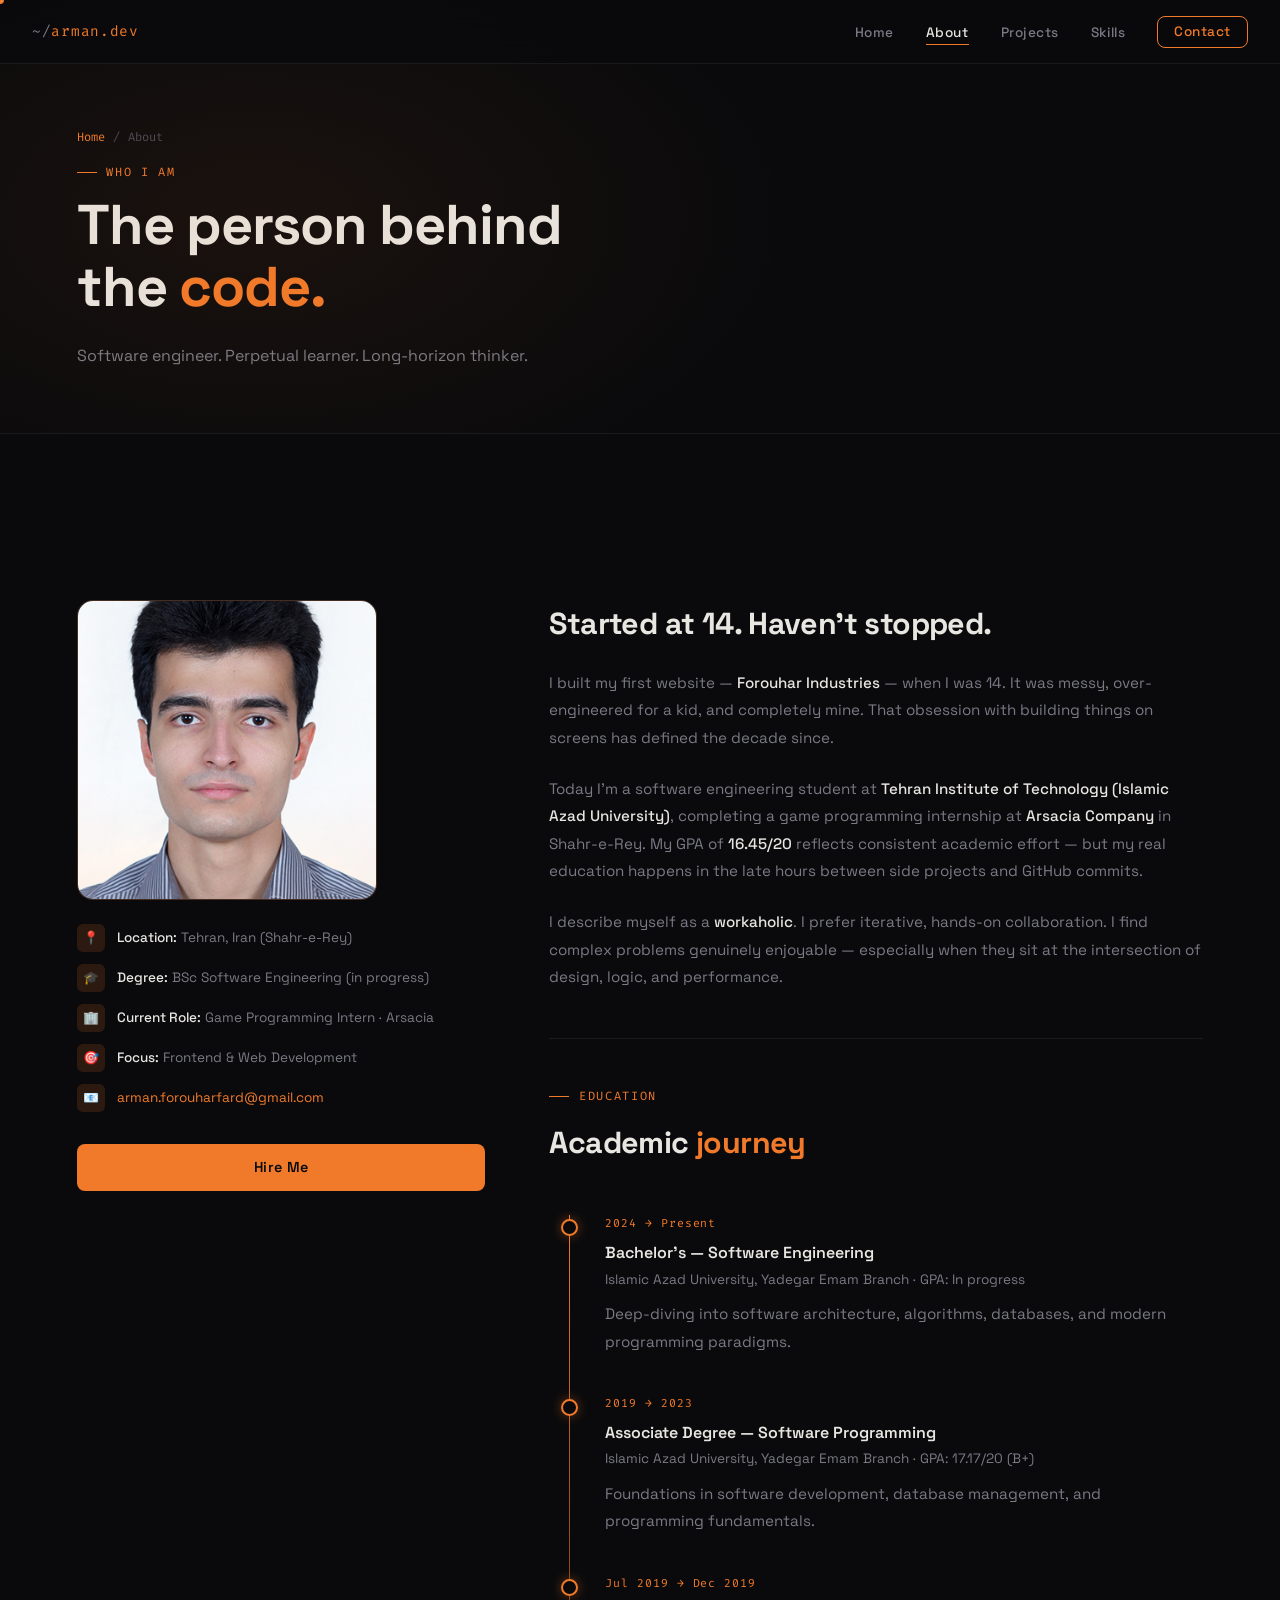
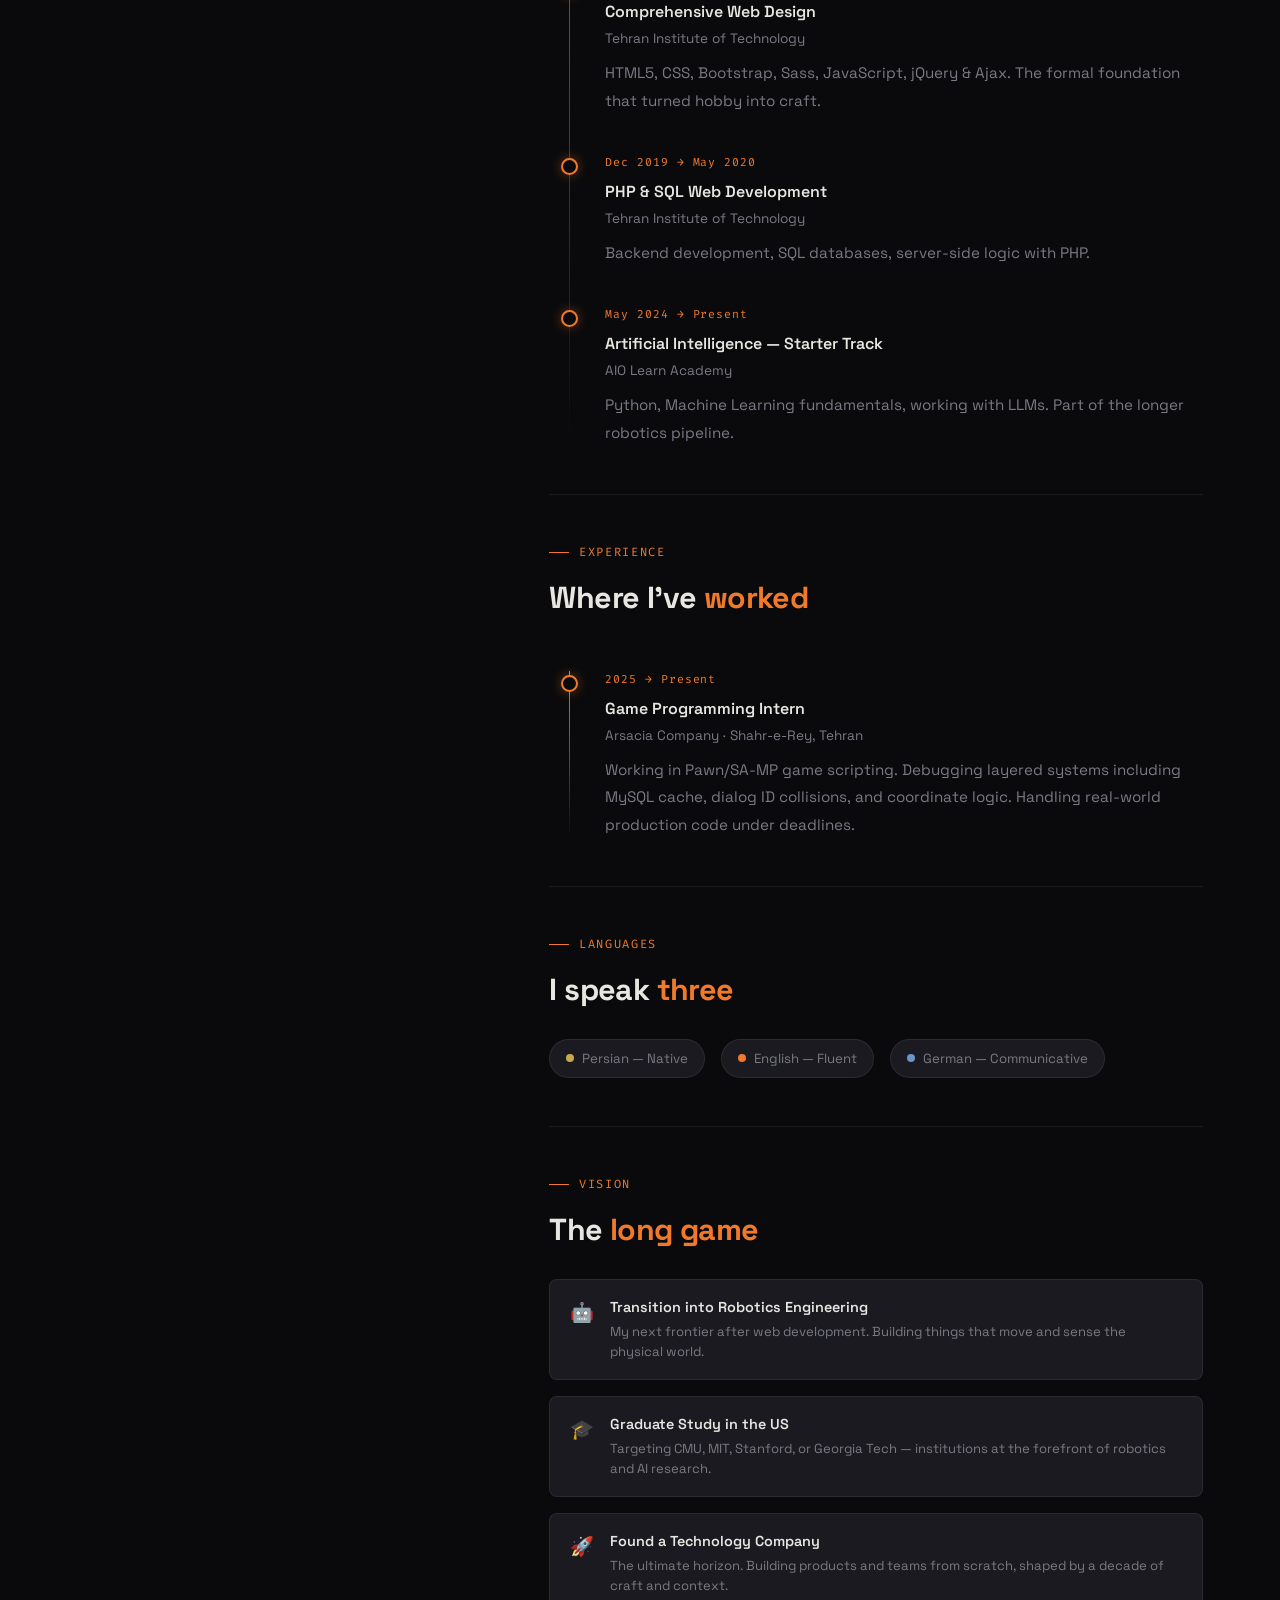
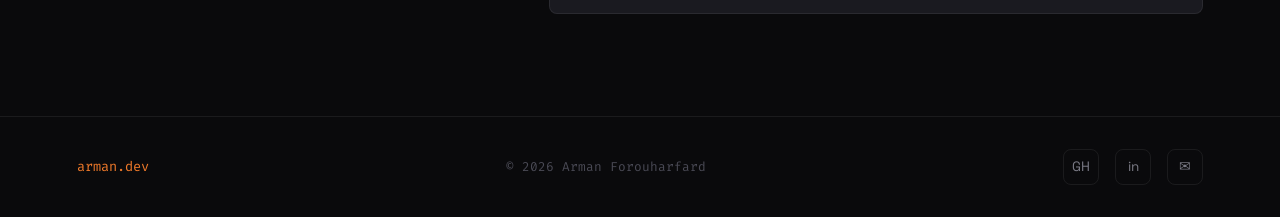
==== pages/about.html @ d4fea65a "first commit" ====
<!--👤-->
<!DOCTYPE html>
<html lang="en">
<head>
  <meta charset="UTF-8" />
  <meta name="viewport" content="width=device-width, initial-scale=1.0" />
  <title>About — Arman Forouharfard</title>
  <link rel="stylesheet" href="../css/main.css" />
  <style>
    .about-layout {
      display: grid;
      grid-template-columns: 1fr 1.6fr;
      gap: 4rem;
      align-items: start;
      margin-top: 4rem;
    }
    .about-sidebar { position: sticky; top: 90px; }
    .about-avatar {
      width: 100%;
      aspect-ratio: 1;
      max-width: 300px;
      border-radius: 16px;
      background: var(--surface);
      border: 1px solid rgba(240,122,42,0.2);
      display: flex;
      align-items: center;
      justify-content: center;
      font-size: 6rem;
      margin-bottom: 1.5rem;
      position: relative;
      overflow: hidden;
    }
    .about-avatar::after {
      content: '';
      position: absolute;
      bottom: 0; left: 0; right: 0;
      height: 40%;
      background: linear-gradient(to top, rgba(240,122,42,0.1), transparent);
    }
    .about-quick-info { display: flex; flex-direction: column; gap: 0.75rem; }
    .about-info-row {
      display: flex;
      align-items: center;
      gap: 0.75rem;
      font-size: 0.85rem;
      color: var(--text-muted);
    }
    .about-info-row strong { color: var(--text); font-weight: 500; }
    .about-info-icon {
      width: 28px; height: 28px;
      background: var(--orange-glow);
      border-radius: 6px;
      display: flex;
      align-items: center;
      justify-content: center;
      font-size: 0.8rem;
      flex-shrink: 0;
    }
    .about-content h2 {
      font-size: clamp(1.4rem, 2.5vw, 1.9rem);
      font-weight: 700;
      letter-spacing: -0.02em;
      margin-bottom: 1.25rem;
      color: var(--text);
    }
    .about-content h2 em { color: var(--orange); font-style: normal; }
    .about-content p {
      color: var(--text-muted);
      line-height: 1.8;
      font-size: 0.95rem;
      margin-bottom: 1.5rem;
    }
    .about-content p strong { color: var(--text); font-weight: 500; }
    .about-section-gap { margin-top: 3rem; padding-top: 3rem; border-top: 1px solid var(--border); }
    .lang-row {
      display: flex;
      gap: 1rem;
      flex-wrap: wrap;
      margin-top: 1.5rem;
    }
    .lang-chip {
      display: flex;
      align-items: center;
      gap: 0.5rem;
      padding: 0.5rem 1rem;
      border-radius: 999px;
      border: 1px solid var(--border);
      background: var(--surface);
      font-size: 0.83rem;
      color: var(--text-muted);
    }
    .lang-chip .lang-dot { width: 8px; height: 8px; border-radius: 50%; }
    .goals-list { display: flex; flex-direction: column; gap: 1rem; margin-top: 1.5rem; }
    .goal-item {
      display: flex;
      gap: 1rem;
      align-items: flex-start;
      padding: 1rem 1.25rem;
      background: var(--surface);
      border: 1px solid var(--border);
      border-radius: var(--radius);
    }
    .goal-icon { font-size: 1.2rem; flex-shrink: 0; margin-top: 2px; }
    .goal-item h4 { font-size: 0.9rem; font-weight: 600; margin-bottom: 0.2rem; }
    .goal-item p { font-size: 0.82rem; color: var(--text-muted); line-height: 1.55; margin: 0; }
    @media (max-width: 850px) {
      .about-layout { grid-template-columns: 1fr; }
      .about-sidebar { position: static; }
      .about-avatar { max-width: 200px; }
    }
  </style>
</head>
<body>
<div class="cursor-dot"></div>

<nav class="nav">
  <a class="nav-logo" href="../index.html"><span>~/</span>arman.dev</a>
  <ul class="nav-links">
    <li><a href="../index.html">Home</a></li>
    <li><a href="about.html">About</a></li>
    <li><a href="projects.html">Projects</a></li>
    <li><a href="skills.html">Skills</a></li>
    <li><a href="contact.html" class="nav-cta">Contact</a></li>
  </ul>
  <div class="nav-burger"><span></span><span></span><span></span></div>
</nav>
<nav class="nav-mobile">
  <a href="../index.html">Home</a>
  <a href="about.html">About</a>
  <a href="projects.html">Projects</a>
  <a href="skills.html">Skills</a>
  <a href="contact.html">Contact</a>
</nav>

<!-- PAGE HERO -->
<div class="page-hero">
  <div class="page-hero-bg"></div>
  <div class="breadcrumb"><a href="../index.html">Home</a> <span>/</span> About</div>
  <div class="section-label">Who I Am</div>
  <h1 class="section-title" style="font-size:clamp(2.2rem,5vw,3.5rem);">The person behind<br/> the <em>code.</em></h1>
  <p class="section-desc">Software engineer. Perpetual learner. Long-horizon thinker.</p>
</div>

<section class="section">
  <div class="about-layout">

    <!-- SIDEBAR -->
    <aside class="about-sidebar fade-up">
      <div class="about-avatar">
       <img src="../images/Owner/A.forouhar.jpg" alt="Arman Forouharfard" class="avatar-img" />
      </div>
      <div class="about-quick-info">
        <div class="about-info-row">
          <div class="about-info-icon">📍</div>
          <div><strong>Location:</strong> Tehran, Iran (Shahr-e-Rey)</div>
        </div>
        <div class="about-info-row">
          <div class="about-info-icon">🎓</div>
          <div><strong>Degree:</strong> BSc Software Engineering (in progress)</div>
        </div>
        <div class="about-info-row">
          <div class="about-info-icon">🏢</div>
          <div><strong>Current Role:</strong> Game Programming Intern · Arsacia</div>
        </div>
        <div class="about-info-row">
          <div class="about-info-icon">🎯</div>
          <div><strong>Focus:</strong> Frontend & Web Development</div>
        </div>
        <div class="about-info-row">
          <div class="about-info-icon">📧</div>
          <div><a href="mailto:arman.forouharfard@gmail.com" style="color:var(--orange)">arman.forouharfard@gmail.com</a></div>
        </div>
        <div style="margin-top:1.25rem;">
          <a href="contact.html" class="btn btn-primary" style="width:100%;justify-content:center;">Hire Me</a>
        </div>
      </div>
    </aside>

    <!-- MAIN CONTENT -->
    <div class="about-content">

      <div class="fade-up">
        <h2>Started at 14. Haven't stopped.</h2>
        <p>
          I built my first website — <strong>Forouhar Industries</strong> — when I was 14. It was messy, over-engineered for a kid, and completely mine. That obsession with building things on screens has defined the decade since.
        </p>
        <p>
          Today I'm a software engineering student at <strong>Tehran Institute of Technology (Islamic Azad University)</strong>, completing a game programming internship at <strong>Arsacia Company</strong> in Shahr-e-Rey. My GPA of <strong>16.45/20</strong> reflects consistent academic effort — but my real education happens in the late hours between side projects and GitHub commits.
        </p>
        <p>
          I describe myself as a <strong>workaholic</strong>. I prefer iterative, hands-on collaboration. I find complex problems genuinely enjoyable — especially when they sit at the intersection of design, logic, and performance.
        </p>
      </div>

      <!-- EDUCATION TIMELINE -->
      <div class="about-section-gap fade-up">
        <div class="section-label">Education</div>
        <h2>Academic <em>journey</em></h2>
        <div class="timeline">
          <div class="timeline-item">
            <div class="timeline-dot"></div>
            <div class="timeline-date">2024 → Present</div>
            <h3>Bachelor's — Software Engineering</h3>
            <h4>Islamic Azad University, Yadegar Emam Branch · GPA: In progress</h4>
            <p>Deep-diving into software architecture, algorithms, databases, and modern programming paradigms.</p>
          </div>
          <div class="timeline-item">
            <div class="timeline-dot"></div>
            <div class="timeline-date">2019 → 2023</div>
            <h3>Associate Degree — Software Programming</h3>
            <h4>Islamic Azad University, Yadegar Emam Branch · GPA: 17.17/20 (B+)</h4>
            <p>Foundations in software development, database management, and programming fundamentals.</p>
          </div>
          <div class="timeline-item">
            <div class="timeline-dot"></div>
            <div class="timeline-date">Jul 2019 → Dec 2019</div>
            <h3>Comprehensive Web Design</h3>
            <h4>Tehran Institute of Technology</h4>
            <p>HTML5, CSS, Bootstrap, Sass, JavaScript, jQuery & Ajax. The formal foundation that turned hobby into craft.</p>
          </div>
          <div class="timeline-item">
            <div class="timeline-dot"></div>
            <div class="timeline-date">Dec 2019 → May 2020</div>
            <h3>PHP & SQL Web Development</h3>
            <h4>Tehran Institute of Technology</h4>
            <p>Backend development, SQL databases, server-side logic with PHP.</p>
          </div>
          <div class="timeline-item">
            <div class="timeline-dot"></div>
            <div class="timeline-date">May 2024 → Present</div>
            <h3>Artificial Intelligence — Starter Track</h3>
            <h4>AIO Learn Academy</h4>
            <p>Python, Machine Learning fundamentals, working with LLMs. Part of the longer robotics pipeline.</p>
          </div>
        </div>
      </div>

      <!-- EXPERIENCE -->
      <div class="about-section-gap fade-up">
        <div class="section-label">Experience</div>
        <h2>Where I've <em>worked</em></h2>
        <div class="timeline">
          <div class="timeline-item">
            <div class="timeline-dot"></div>
            <div class="timeline-date">2025 → Present</div>
            <h3>Game Programming Intern</h3>
            <h4>Arsacia Company · Shahr-e-Rey, Tehran</h4>
            <p>Working in Pawn/SA-MP game scripting. Debugging layered systems including MySQL cache, dialog ID collisions, and coordinate logic. Handling real-world production code under deadlines.</p>
          </div>
        </div>
      </div>

      <!-- LANGUAGES -->
      <div class="about-section-gap fade-up">
        <div class="section-label">Languages</div>
        <h2>I speak <em>three</em></h2>
        <div class="lang-row">
          <div class="lang-chip"><div class="lang-dot" style="background:#c8a84b"></div> Persian — Native</div>
          <div class="lang-chip"><div class="lang-dot" style="background:var(--orange)"></div> English — Fluent</div>
          <div class="lang-chip"><div class="lang-dot" style="background:#6b94c8"></div> German — Communicative</div>
        </div>
      </div>

      <!-- LONG-TERM GOALS -->
      <div class="about-section-gap fade-up">
        <div class="section-label">Vision</div>
        <h2>The <em>long game</em></h2>
        <div class="goals-list">
          <div class="goal-item">
            <div class="goal-icon">🤖</div>
            <div>
              <h4>Transition into Robotics Engineering</h4>
              <p>My next frontier after web development. Building things that move and sense the physical world.</p>
            </div>
          </div>
          <div class="goal-item">
            <div class="goal-icon">🎓</div>
            <div>
              <h4>Graduate Study in the US</h4>
              <p>Targeting CMU, MIT, Stanford, or Georgia Tech — institutions at the forefront of robotics and AI research.</p>
            </div>
          </div>
          <div class="goal-item">
            <div class="goal-icon">🚀</div>
            <div>
              <h4>Found a Technology Company</h4>
              <p>The ultimate horizon. Building products and teams from scratch, shaped by a decade of craft and context.</p>
            </div>
          </div>
        </div>
      </div>

    </div>
  </div>
</section>

<footer>
  <div class="footer-logo">arman.dev</div>
  <div class="footer-copy">© 2026 Arman Forouharfard</div>
  <div class="footer-social">
    <a href="https://github.com/ArmanForouharfard" target="_blank">GH</a>
    <a href="https://linkedin.com/in/arman-forouharfard-a3a360271" target="_blank">in</a>
    <a href="mailto:arman.forouharfard@gmail.com">✉</a>
  </div>
</footer>

<script src="../js/main.js"></script>
</body>
</html>
---- css/main.css ----
@import url('https://fonts.googleapis.com/css2?family=Space+Grotesk:wght@300;400;500;600;700&family=Fira+Code:wght@300;400;500&display=swap');

/* ─── TOKENS ───────────────────────────────────────────────── */
:root {
  --bg:        #0a0a0c;
  --bg-1:      #0f0f12;
  --bg-2:      #141418;
  --surface:   #1a1a20;
  --border:    rgba(255,255,255,0.07);
  --orange:    #f07a2a;
  --orange-dim:#c4601e;
  --orange-glow: rgba(240,122,42,0.15);
  --text:      #e8e6e1;
  --text-muted:#7a7a85;
  --text-dim:  #4a4a55;
  --white:     #ffffff;
  --code:      'Fira Code', monospace;
  --sans:      'Space Grotesk', sans-serif;
  --radius:    8px;
  --transition: 0.3s cubic-bezier(0.4,0,0.2,1);
}

/* ─── RESET ─────────────────────────────────────────────────── */
*, *::before, *::after { box-sizing: border-box; margin: 0; padding: 0; }
html { scroll-behavior: smooth; font-size: 16px; }
body {
  font-family: var(--sans);
  background: var(--bg);
  color: var(--text);
  line-height: 1.6;
  overflow-x: hidden;
  -webkit-font-smoothing: antialiased;
}
a { color: inherit; text-decoration: none; }
img { display: block; max-width: 100%; }
ul { list-style: none; }

/* ─── NAV ────────────────────────────────────────────────────── */
.nav {
  position: fixed;
  top: 0; left: 0; right: 0;
  z-index: 100;
  padding: 0 2rem;
  height: 64px;
  display: flex;
  align-items: center;
  justify-content: space-between;
  background: rgba(10,10,12,0.85);
  backdrop-filter: blur(16px);
  border-bottom: 1px solid var(--border);
  transition: var(--transition);
}
.nav-logo {
  font-family: var(--code);
  font-size: 0.9rem;
  color: var(--orange);
  letter-spacing: 0.05em;
}
.nav-logo span { color: var(--text-muted); }
.nav-links {
  display: flex;
  gap: 2rem;
  align-items: center;
}
.nav-links a {
  font-size: 0.85rem;
  font-weight: 500;
  color: var(--text-muted);
  letter-spacing: 0.04em;
  transition: color var(--transition);
  position: relative;
}
.nav-links a::after {
  content: '';
  position: absolute;
  bottom: -4px; left: 0; right: 0;
  height: 1px;
  background: var(--orange);
  transform: scaleX(0);
  transform-origin: left;
  transition: transform var(--transition);
}
.nav-links a:hover, .nav-links a.active { color: var(--text); }
.nav-links a:hover::after, .nav-links a.active::after { transform: scaleX(1); }
.nav-cta {
  font-size: 0.8rem;
  font-weight: 600;
  color: var(--orange) !important;
  border: 1px solid var(--orange);
  padding: 0.4rem 1rem;
  border-radius: var(--radius);
  transition: background var(--transition), color var(--transition) !important;
}
.nav-cta::after { display: none !important; }
.nav-cta:hover { background: var(--orange); color: var(--bg) !important; }

/* hamburger */
.nav-burger { display: none; flex-direction: column; gap: 5px; cursor: pointer; padding: 4px; }
.nav-burger span { display: block; width: 22px; height: 2px; background: var(--text); border-radius: 2px; transition: var(--transition); }
.nav-mobile { display: none; }

/* ─── HERO ───────────────────────────────────────────────────── */
.hero {
  min-height: 100vh;
  display: flex;
  align-items: center;
  padding: 0 clamp(1.5rem, 6vw, 6rem);
  padding-top: 64px;
  position: relative;
  overflow: hidden;
}
.hero-grid-bg {
  position: absolute;
  inset: 0;
  background-image:
    linear-gradient(rgba(240,122,42,0.035) 1px, transparent 1px),
    linear-gradient(90deg, rgba(240,122,42,0.035) 1px, transparent 1px);
  background-size: 60px 60px;
  mask-image: radial-gradient(ellipse 80% 80% at 50% 50%, black 30%, transparent 100%);
}
.hero-glow {
  position: absolute;
  width: 600px; height: 600px;
  border-radius: 50%;
  background: radial-gradient(circle, rgba(240,122,42,0.12) 0%, transparent 70%);
  top: 50%; left: 50%;
  transform: translate(-50%, -50%);
  pointer-events: none;
}
.hero-content {
  max-width: 800px;
  position: relative;
  z-index: 1;
}
.hero-eyebrow {
  font-family: var(--code);
  font-size: 0.8rem;
  color: var(--orange);
  letter-spacing: 0.12em;
  text-transform: uppercase;
  margin-bottom: 1.5rem;
  display: flex;
  align-items: center;
  gap: 0.75rem;
}
.hero-eyebrow::before {
  content: '';
  display: block;
  width: 32px; height: 1px;
  background: var(--orange);
}
.hero-name {
  font-size: clamp(3rem, 8vw, 6.5rem);
  font-weight: 700;
  line-height: 0.95;
  letter-spacing: -0.03em;
  margin-bottom: 1.5rem;
}
.hero-name .first { color: var(--text); display: block; }
.hero-name .last { color: var(--orange); display: block; }
.hero-desc {
  font-size: clamp(1rem, 2vw, 1.2rem);
  color: var(--text-muted);
  max-width: 520px;
  line-height: 1.7;
  margin-bottom: 2.5rem;
}
.hero-desc strong { color: var(--text); font-weight: 500; }
.hero-actions { display: flex; gap: 1rem; flex-wrap: wrap; }
.btn {
  display: inline-flex;
  align-items: center;
  gap: 0.5rem;
  padding: 0.75rem 1.75rem;
  border-radius: var(--radius);
  font-size: 0.9rem;
  font-weight: 600;
  cursor: pointer;
  border: none;
  transition: var(--transition);
  letter-spacing: 0.02em;
}
.btn-primary {
  background: var(--orange);
  color: var(--bg);
}
.btn-primary:hover { background: #e06a1a; transform: translateY(-2px); box-shadow: 0 8px 24px rgba(240,122,42,0.3); }
.btn-ghost {
  background: transparent;
  color: var(--text);
  border: 1px solid var(--border);
}
.btn-ghost:hover { border-color: var(--orange); color: var(--orange); transform: translateY(-2px); }
.hero-scroll {
  position: absolute;
  bottom: 2.5rem; left: 50%;
  transform: translateX(-50%);
  display: flex;
  flex-direction: column;
  align-items: center;
  gap: 0.5rem;
  font-family: var(--code);
  font-size: 0.7rem;
  color: var(--text-dim);
  letter-spacing: 0.1em;
  animation: scrollBob 2.5s ease-in-out infinite;
}
.hero-scroll-line {
  width: 1px; height: 48px;
  background: linear-gradient(to bottom, var(--orange), transparent);
}
@keyframes scrollBob {
  0%, 100% { transform: translateX(-50%) translateY(0); }
  50% { transform: translateX(-50%) translateY(8px); }
}

/* ─── SECTION BASE ───────────────────────────────────────────── */
.section {
  padding: clamp(4rem, 8vw, 8rem) clamp(1.5rem, 6vw, 6rem);
  position: relative;
}
.section-label {
  font-family: var(--code);
  font-size: 0.75rem;
  color: var(--orange);
  letter-spacing: 0.14em;
  text-transform: uppercase;
  margin-bottom: 0.75rem;
  display: flex;
  align-items: center;
  gap: 0.6rem;
}
.section-label::before {
  content: '';
  display: block;
  width: 20px; height: 1px;
  background: var(--orange);
}
.section-title {
  font-size: clamp(2rem, 4vw, 3rem);
  font-weight: 700;
  letter-spacing: -0.02em;
  line-height: 1.1;
  color: var(--text);
  margin-bottom: 1.5rem;
}
.section-title em { color: var(--orange); font-style: normal; }
.section-desc {
  font-size: 1rem;
  color: var(--text-muted);
  max-width: 560px;
  line-height: 1.7;
}

/* ─── CARDS ──────────────────────────────────────────────────── */
.card {
  background: var(--surface);
  border: 1px solid var(--border);
  border-radius: 12px;
  padding: 1.75rem;
  transition: var(--transition);
  position: relative;
  overflow: hidden;
}
.card::before {
  content: '';
  position: absolute;
  inset: 0;
  background: linear-gradient(135deg, var(--orange-glow) 0%, transparent 60%);
  opacity: 0;
  transition: opacity var(--transition);
}
.card:hover { border-color: rgba(240,122,42,0.3); transform: translateY(-4px); box-shadow: 0 20px 40px rgba(0,0,0,0.4); }
.card:hover::before { opacity: 1; }

/* ─── SKILLS GRID ────────────────────────────────────────────── */
.skills-grid {
  display: grid;
  grid-template-columns: repeat(auto-fill, minmax(260px, 1fr));
  gap: 1.25rem;
  margin-top: 3rem;
}
.skill-card { padding: 1.5rem; }
.skill-card-icon {
  width: 40px; height: 40px;
  background: var(--orange-glow);
  border: 1px solid rgba(240,122,42,0.2);
  border-radius: 8px;
  display: flex;
  align-items: center;
  justify-content: center;
  margin-bottom: 1rem;
  font-size: 1.1rem;
}
.skill-card h3 { font-size: 0.9rem; font-weight: 600; margin-bottom: 0.75rem; color: var(--text); }
.skill-tags { display: flex; flex-wrap: wrap; gap: 0.4rem; }
.tag {
  font-family: var(--code);
  font-size: 0.7rem;
  padding: 0.25rem 0.6rem;
  background: rgba(255,255,255,0.05);
  border: 1px solid var(--border);
  border-radius: 4px;
  color: var(--text-muted);
}
.tag.active { background: var(--orange-glow); border-color: rgba(240,122,42,0.3); color: var(--orange); }

/* ─── PROJECT GRID ───────────────────────────────────────────── */
.projects-grid {
  display: grid;
  grid-template-columns: repeat(auto-fill, minmax(320px, 1fr));
  gap: 1.5rem;
  margin-top: 3rem;
}
.project-card { display: flex; flex-direction: column; }
.project-header {
  display: flex;
  justify-content: space-between;
  align-items: flex-start;
  margin-bottom: 1rem;
}
.project-icon {
  font-size: 1.5rem;
  width: 48px; height: 48px;
  background: var(--orange-glow);
  border: 1px solid rgba(240,122,42,0.2);
  border-radius: 10px;
  display: flex;
  align-items: center;
  justify-content: center;
}
.project-links { display: flex; gap: 0.5rem; }
.project-link {
  width: 32px; height: 32px;
  display: flex;
  align-items: center;
  justify-content: center;
  border-radius: 6px;
  border: 1px solid var(--border);
  color: var(--text-muted);
  font-size: 0.8rem;
  transition: var(--transition);
}
.project-link:hover { border-color: var(--orange); color: var(--orange); }
.project-card h3 { font-size: 1.05rem; font-weight: 600; margin-bottom: 0.5rem; }
.project-card p { font-size: 0.88rem; color: var(--text-muted); line-height: 1.6; margin-bottom: 1.25rem; flex: 1; }
.project-tech { display: flex; flex-wrap: wrap; gap: 0.4rem; }

/* ─── TIMELINE ───────────────────────────────────────────────── */
.timeline { margin-top: 3rem; position: relative; }
.timeline::before {
  content: '';
  position: absolute;
  left: 20px; top: 0; bottom: 0;
  width: 1px;
  background: linear-gradient(to bottom, var(--orange), transparent);
}
.timeline-item {
  padding-left: 3.5rem;
  position: relative;
  margin-bottom: 2.5rem;
}
.timeline-dot {
  position: absolute;
  left: 12px; top: 4px;
  width: 17px; height: 17px;
  border-radius: 50%;
  background: var(--bg);
  border: 2px solid var(--orange);
  box-shadow: 0 0 12px rgba(240,122,42,0.4);
}
.timeline-date {
  font-family: var(--code);
  font-size: 0.72rem;
  color: var(--orange);
  letter-spacing: 0.08em;
  margin-bottom: 0.4rem;
}
.timeline-item h3 { font-size: 1rem; font-weight: 600; margin-bottom: 0.2rem; }
.timeline-item h4 { font-size: 0.85rem; color: var(--text-muted); font-weight: 400; margin-bottom: 0.6rem; }
.timeline-item p { font-size: 0.87rem; color: var(--text-muted); line-height: 1.65; }

/* ─── CONTACT ────────────────────────────────────────────────── */
.contact-grid {
  display: grid;
  grid-template-columns: 1fr 1fr;
  gap: 3rem;
  margin-top: 3rem;
  align-items: start;
}
.contact-info { display: flex; flex-direction: column; gap: 1.25rem; }
.contact-item {
  display: flex;
  align-items: center;
  gap: 1rem;
  padding: 1rem 1.25rem;
  border-radius: var(--radius);
  border: 1px solid var(--border);
  background: var(--surface);
  transition: var(--transition);
}
.contact-item:hover { border-color: rgba(240,122,42,0.3); }
.contact-item-icon {
  width: 36px; height: 36px;
  background: var(--orange-glow);
  border-radius: 8px;
  display: flex;
  align-items: center;
  justify-content: center;
  font-size: 1rem;
  flex-shrink: 0;
}
.contact-item-label { font-size: 0.72rem; color: var(--text-dim); font-family: var(--code); letter-spacing: 0.08em; margin-bottom: 0.1rem; }
.contact-item-value { font-size: 0.9rem; color: var(--text); }
.contact-form { display: flex; flex-direction: column; gap: 1rem; }
.form-group { display: flex; flex-direction: column; gap: 0.4rem; }
.form-group label { font-size: 0.78rem; color: var(--text-muted); letter-spacing: 0.04em; }
.form-group input,
.form-group textarea {
  background: var(--surface);
  border: 1px solid var(--border);
  border-radius: var(--radius);
  padding: 0.75rem 1rem;
  color: var(--text);
  font-family: var(--sans);
  font-size: 0.9rem;
  outline: none;
  transition: border-color var(--transition);
  resize: none;
}
.form-group input:focus,
.form-group textarea:focus { border-color: var(--orange); }
.form-group textarea { min-height: 120px; }

/* ─── FOOTER ─────────────────────────────────────────────────── */
footer {
  border-top: 1px solid var(--border);
  padding: 2rem clamp(1.5rem, 6vw, 6rem);
  display: flex;
  justify-content: space-between;
  align-items: center;
  flex-wrap: wrap;
  gap: 1rem;
}
.footer-logo { font-family: var(--code); font-size: 0.85rem; color: var(--orange); }
.footer-copy { font-size: 0.8rem; color: var(--text-dim); font-family: var(--code); }
.footer-social { display: flex; gap: 1rem; }
.footer-social a {
  width: 36px; height: 36px;
  border: 1px solid var(--border);
  border-radius: 8px;
  display: flex;
  align-items: center;
  justify-content: center;
  font-size: 0.85rem;
  color: var(--text-muted);
  transition: var(--transition);
}
.footer-social a:hover { border-color: var(--orange); color: var(--orange); }

/* ─── PAGE HERO (inner pages) ────────────────────────────────── */
.page-hero {
  padding: clamp(5rem, 10vw, 8rem) clamp(1.5rem, 6vw, 6rem) clamp(3rem, 5vw, 4rem);
  position: relative;
  border-bottom: 1px solid var(--border);
}
.page-hero-bg {
  position: absolute;
  inset: 0;
  background: radial-gradient(ellipse 60% 100% at 20% 50%, rgba(240,122,42,0.07) 0%, transparent 70%);
  pointer-events: none;
}
.breadcrumb {
  font-family: var(--code);
  font-size: 0.75rem;
  color: var(--text-dim);
  margin-bottom: 1rem;
  display: flex;
  align-items: center;
  gap: 0.5rem;
}
.breadcrumb a { color: var(--orange); }
.breadcrumb span { color: var(--text-dim); }

/* ─── STAT BAR ───────────────────────────────────────────────── */
.stats-bar {
  display: flex;
  gap: 2.5rem;
  flex-wrap: wrap;
  margin-top: 3rem;
  padding-top: 2.5rem;
  border-top: 1px solid var(--border);
}
.stat { display: flex; flex-direction: column; gap: 0.25rem; }
.stat-number {
  font-size: 2rem;
  font-weight: 700;
  color: var(--orange);
  line-height: 1;
  letter-spacing: -0.02em;
}
.stat-label { font-size: 0.78rem; color: var(--text-muted); font-family: var(--code); letter-spacing: 0.06em; }

/* ─── DIVIDER ─────────────────────────────────────────────────── */
.divider { border: none; border-top: 1px solid var(--border); margin: 0; }

/* ─── ANIMATIONS ─────────────────────────────────────────────── */
.fade-up {
  opacity: 0;
  transform: translateY(24px);
  transition: opacity 0.6s ease, transform 0.6s ease;
}
.fade-up.visible { opacity: 1; transform: none; }
.fade-up:nth-child(2) { transition-delay: 0.1s; }
.fade-up:nth-child(3) { transition-delay: 0.2s; }
.fade-up:nth-child(4) { transition-delay: 0.3s; }
.fade-up:nth-child(5) { transition-delay: 0.4s; }
.fade-up:nth-child(6) { transition-delay: 0.5s; }

/* ─── CURSOR ACCENT ──────────────────────────────────────────── */
.cursor-dot {
  width: 8px; height: 8px;
  background: var(--orange);
  border-radius: 50%;
  position: fixed;
  pointer-events: none;
  z-index: 9999;
  transform: translate(-50%, -50%);
  transition: transform 0.1s ease, opacity 0.3s;
  mix-blend-mode: screen;
}

/* ─── RESPONSIVE ─────────────────────────────────────────────── */
@media (max-width: 900px) {
  .nav-links { display: none; }
  .nav-burger { display: flex; }
  .nav-mobile {
    display: none;
    position: fixed;
    top: 64px; left: 0; right: 0; bottom: 0;
    background: rgba(10,10,12,0.98);
    backdrop-filter: blur(20px);
    flex-direction: column;
    align-items: center;
    justify-content: center;
    gap: 2rem;
    z-index: 99;
  }
  .nav-mobile.open { display: flex; }
  .nav-mobile a { font-size: 1.5rem; font-weight: 600; color: var(--text-muted); }
  .nav-mobile a:hover { color: var(--orange); }
  .contact-grid { grid-template-columns: 1fr; }
  .stats-bar { gap: 1.5rem; }
}
@media (max-width: 600px) {
  .projects-grid { grid-template-columns: 1fr; }
  .skills-grid { grid-template-columns: 1fr 1fr; }
  footer { flex-direction: column; text-align: center; }
  .hero-name { font-size: clamp(2.5rem, 12vw, 4rem); }
}
@media (max-width: 400px) {
  .skills-grid { grid-template-columns: 1fr; }
}
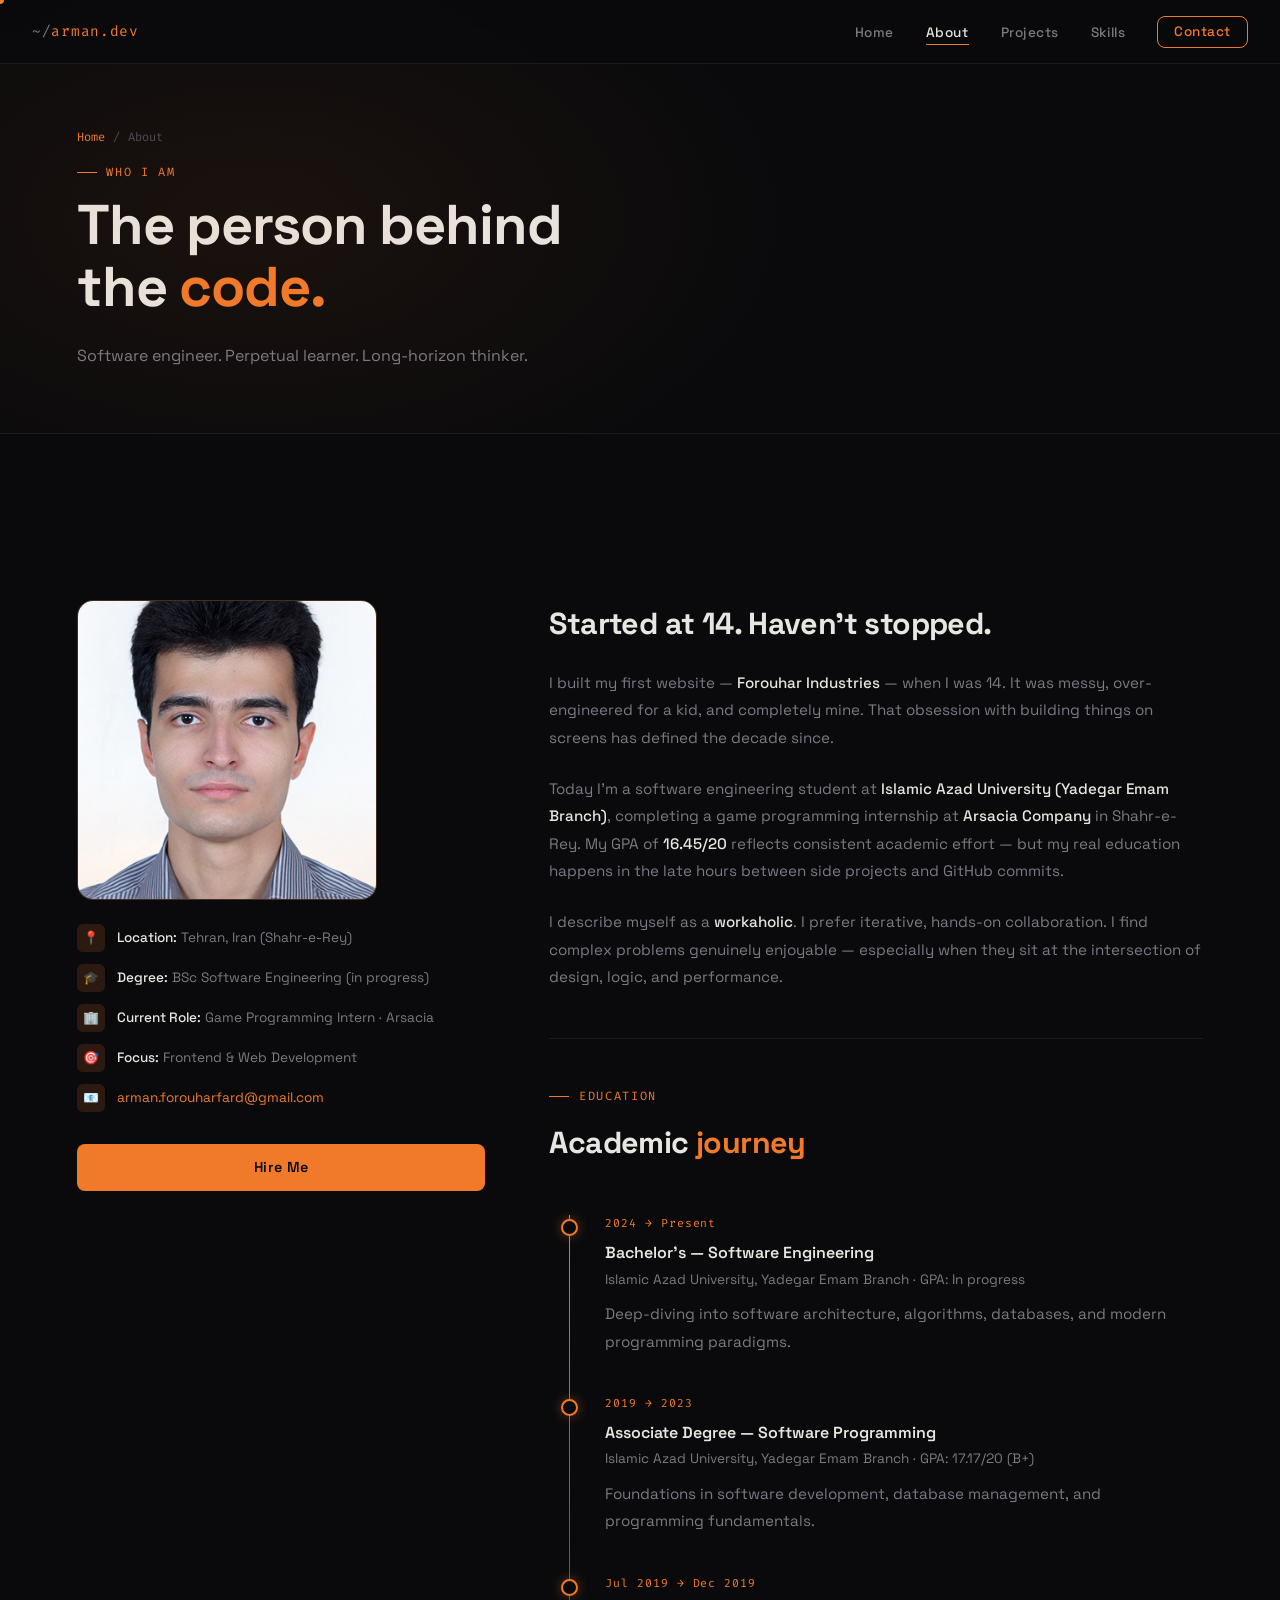
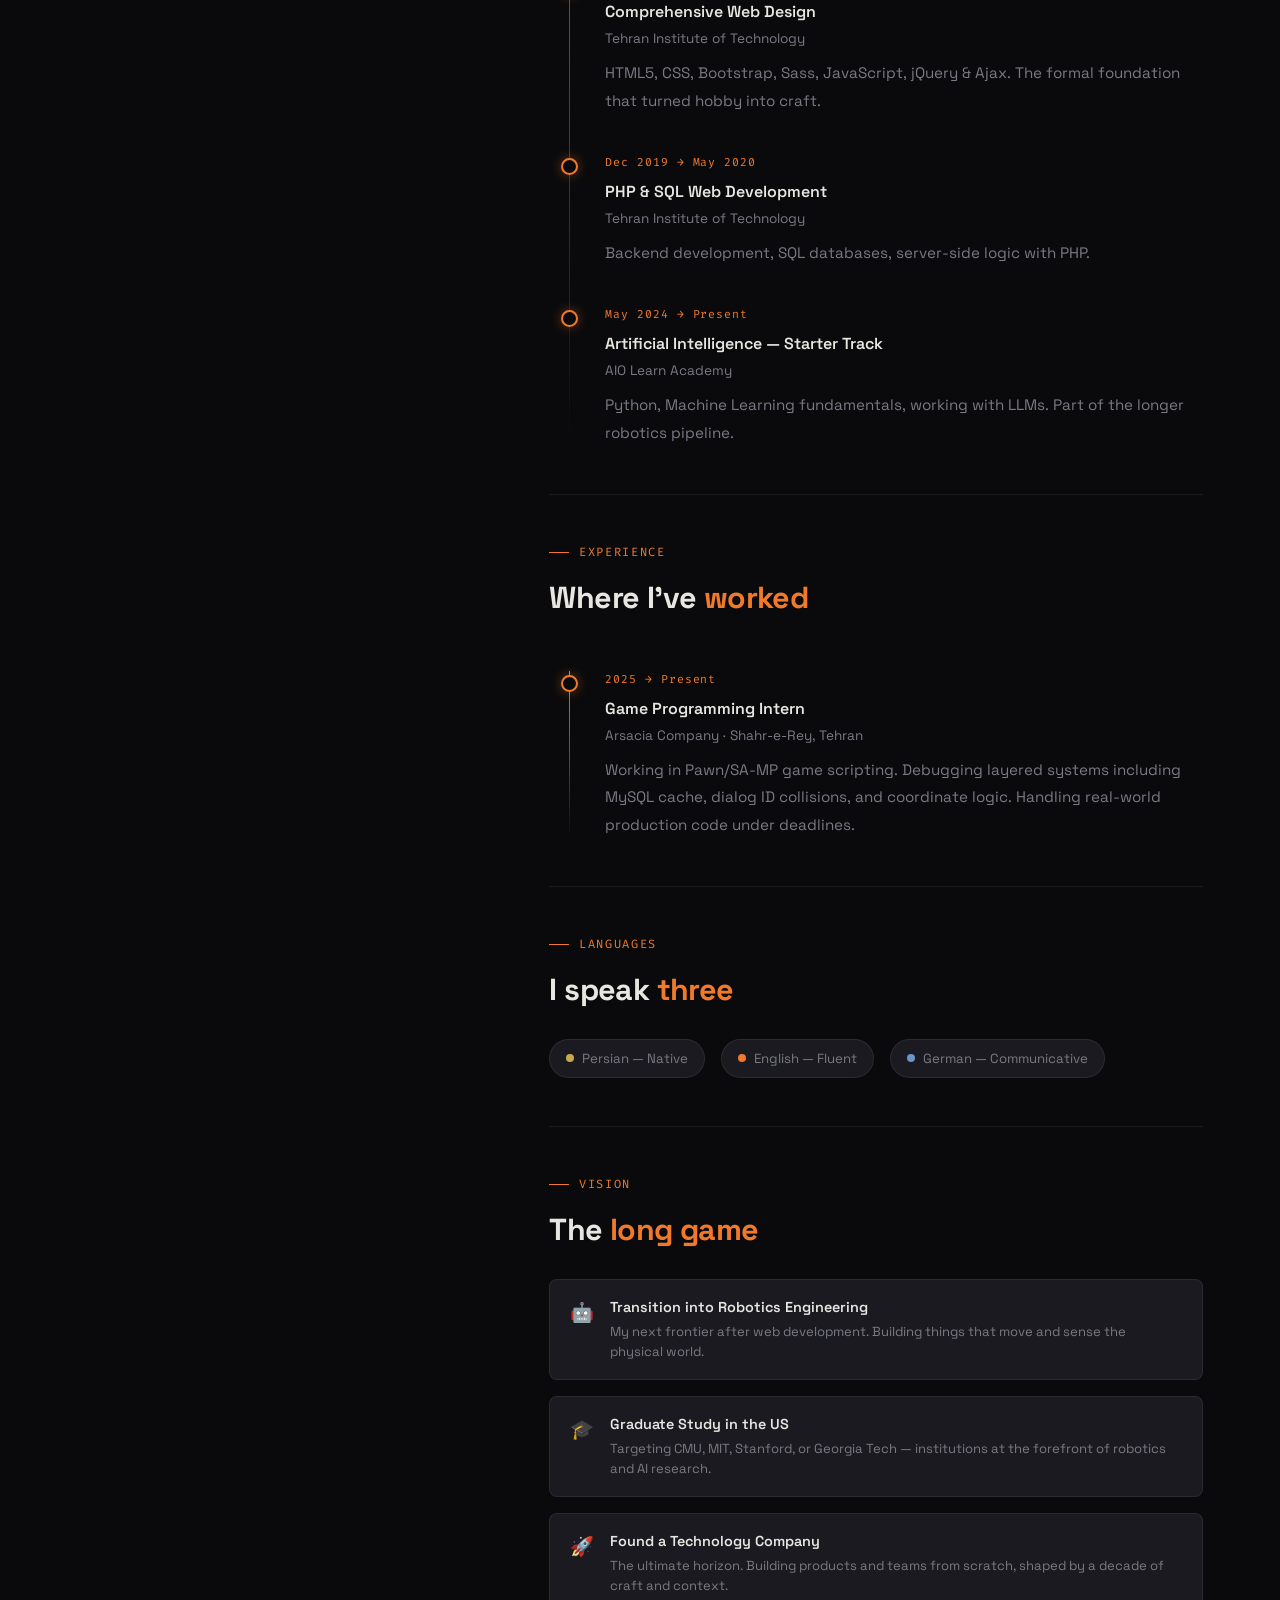
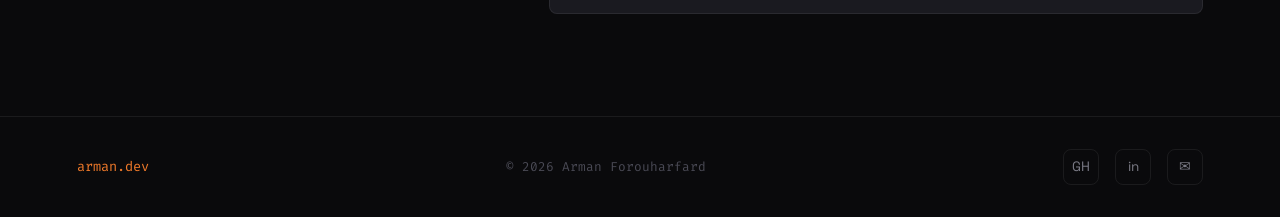
==== commit 10456b0e: "Update about.html about page / history updated" ====
--- a/pages/about.html
+++ b/pages/about.html
@@ -185,7 +185,7 @@
           I built my first website — <strong>Forouhar Industries</strong> — when I was 14. It was messy, over-engineered for a kid, and completely mine. That obsession with building things on screens has defined the decade since.
         </p>
         <p>
-          Today I'm a software engineering student at <strong>Tehran Institute of Technology (Islamic Azad University)</strong>, completing a game programming internship at <strong>Arsacia Company</strong> in Shahr-e-Rey. My GPA of <strong>16.45/20</strong> reflects consistent academic effort — but my real education happens in the late hours between side projects and GitHub commits.
+          Today I'm a software engineering student at <strong>Islamic Azad University (Yadegar Emam Branch)</strong>, completing a game programming internship at <strong>Arsacia Company</strong> in Shahr-e-Rey. My GPA of <strong>16.45/20</strong> reflects consistent academic effort — but my real education happens in the late hours between side projects and GitHub commits.
         </p>
         <p>
           I describe myself as a <strong>workaholic</strong>. I prefer iterative, hands-on collaboration. I find complex problems genuinely enjoyable — especially when they sit at the intersection of design, logic, and performance.
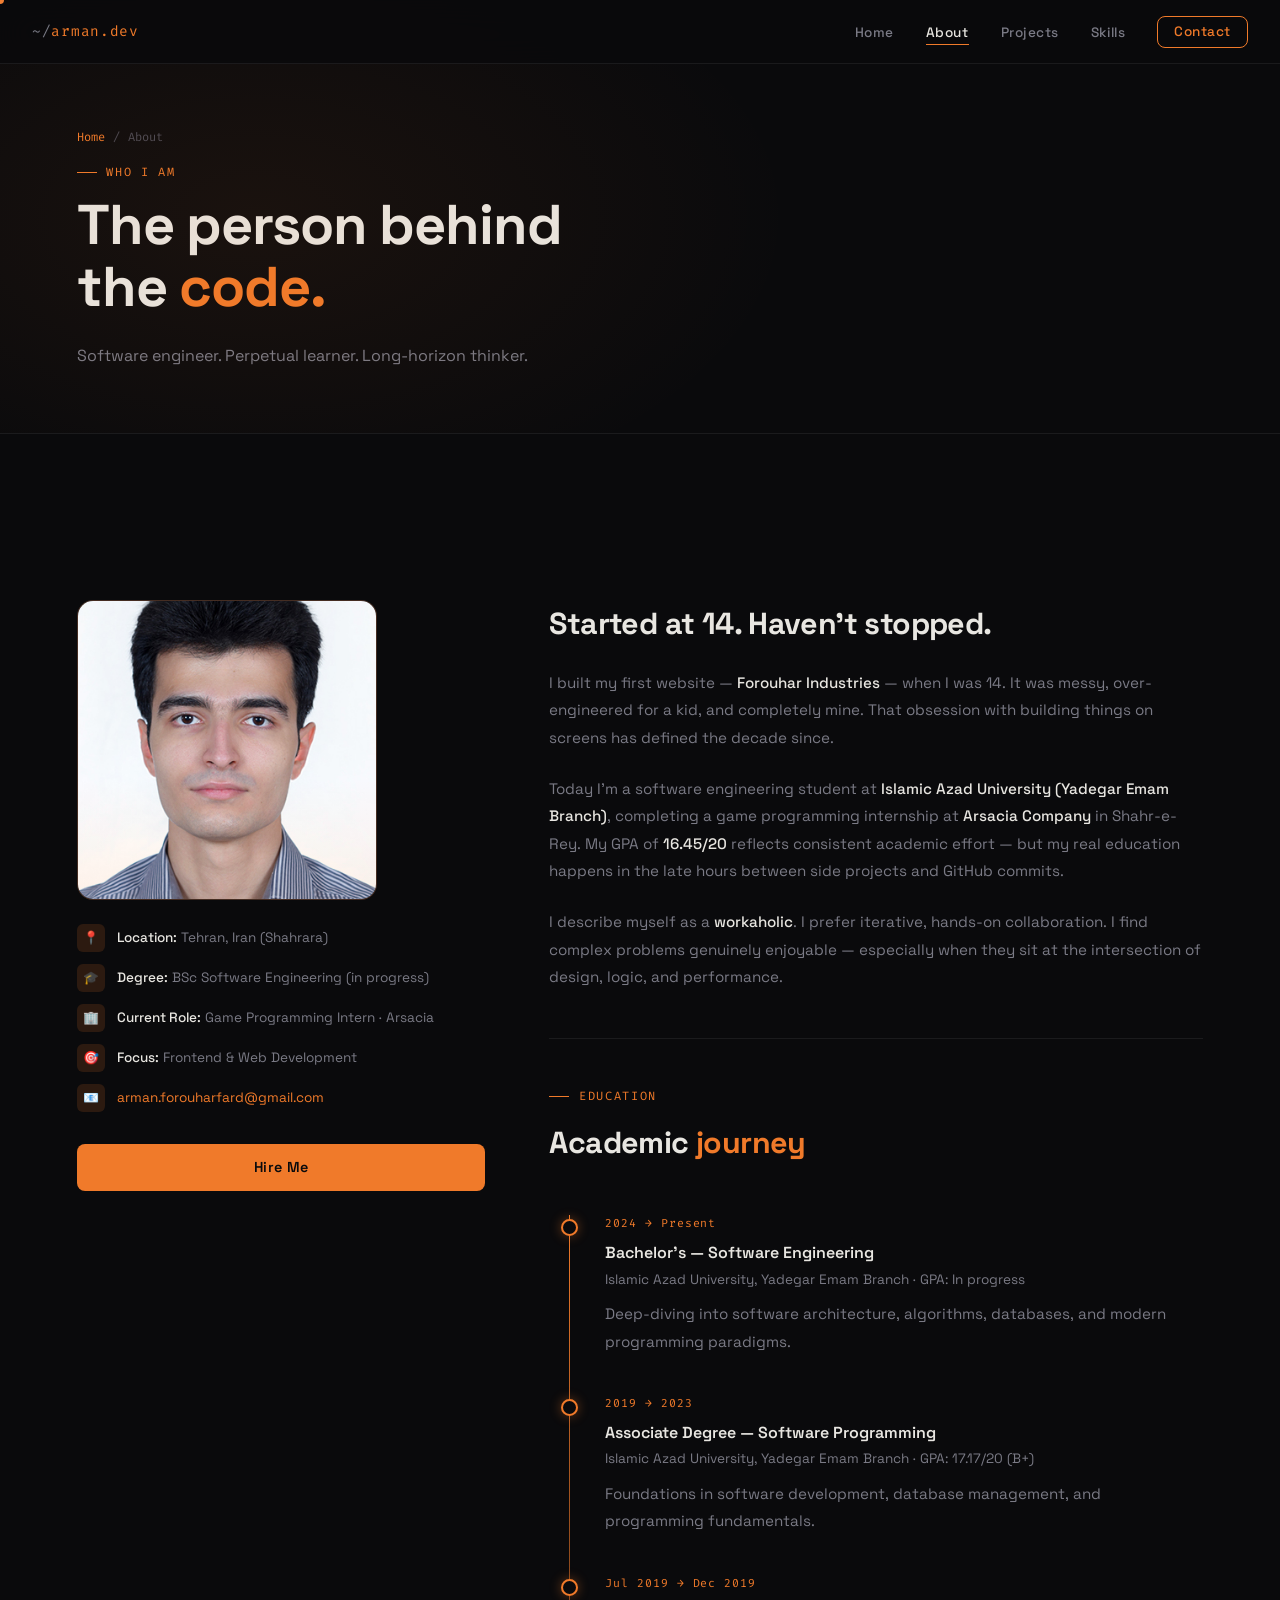
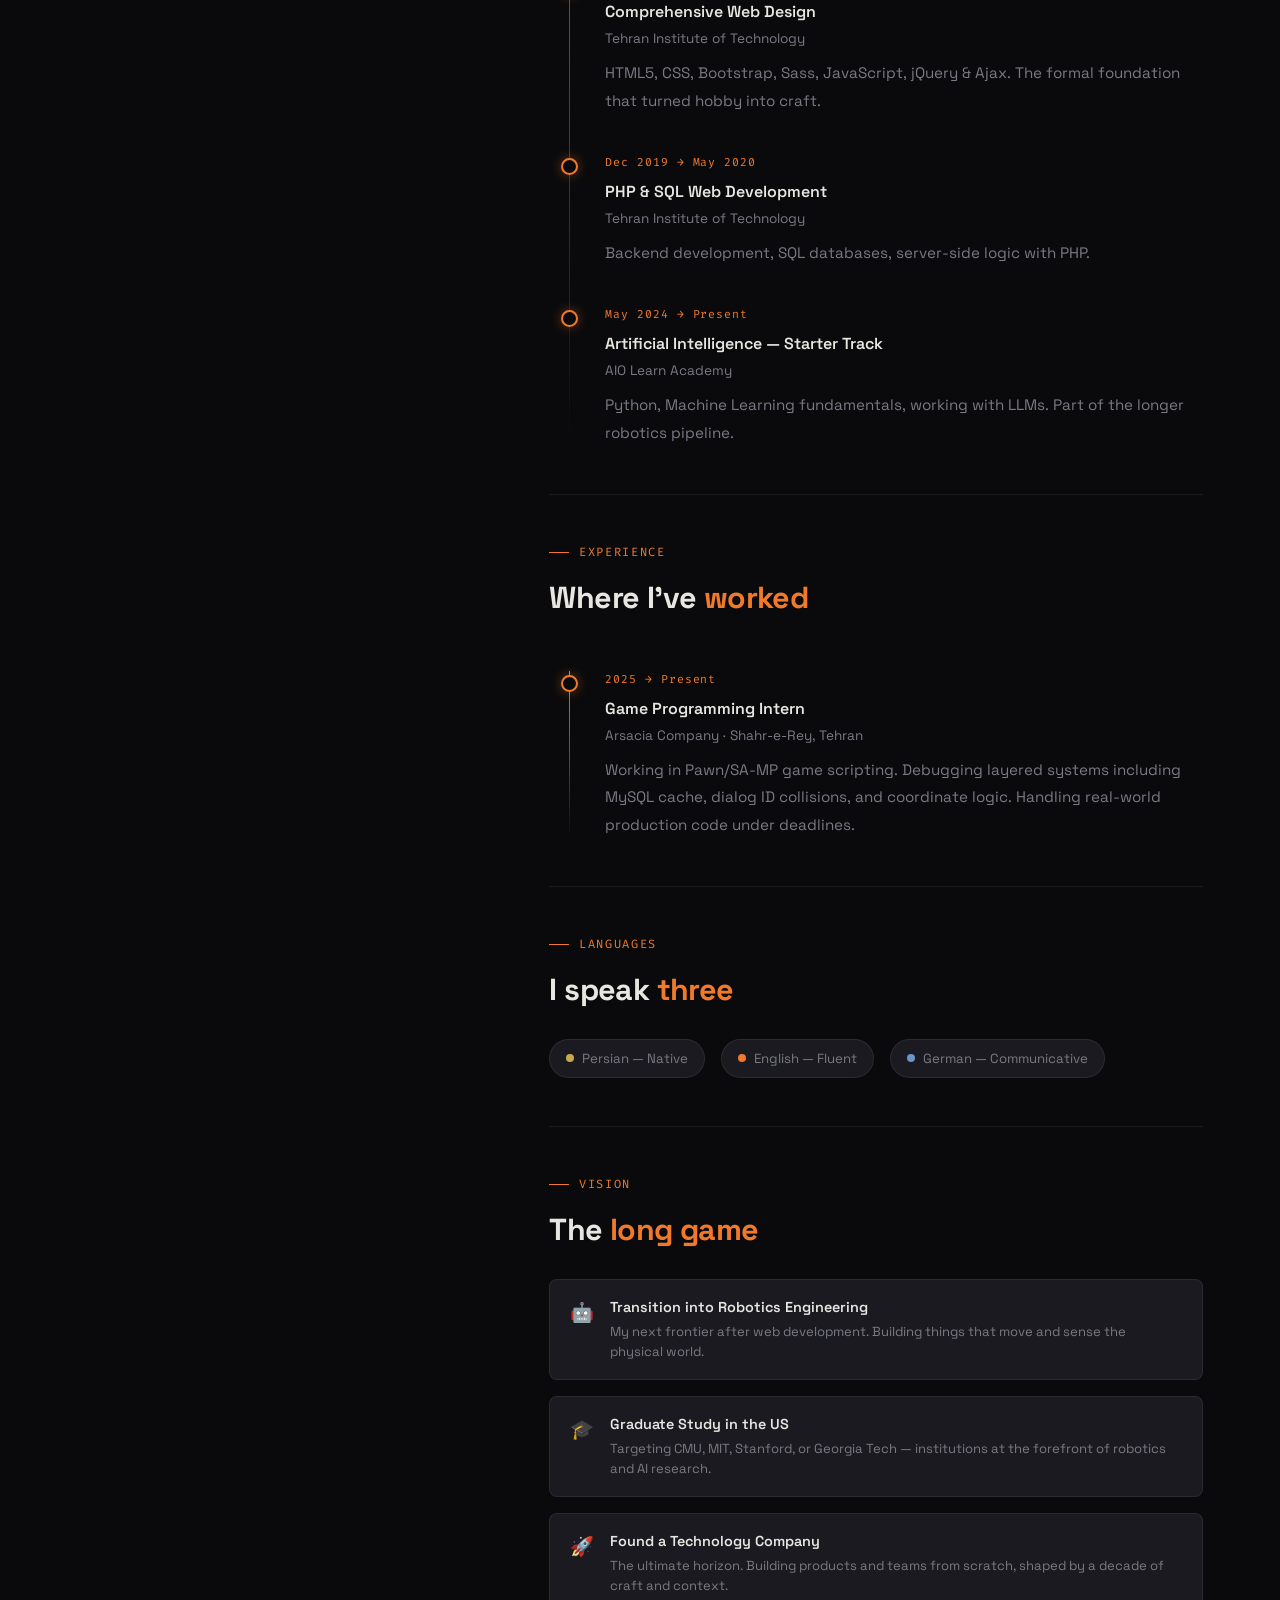
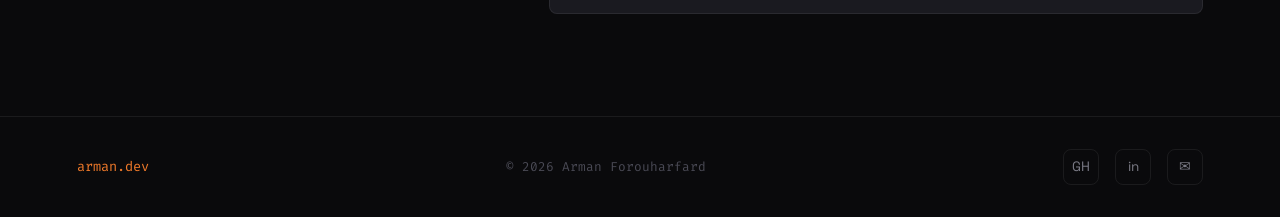
==== commit 5b0bf36e: "Update about.html About Us/ Location Updated" ====
--- a/pages/about.html
+++ b/pages/about.html
@@ -152,7 +152,7 @@
       <div class="about-quick-info">
         <div class="about-info-row">
           <div class="about-info-icon">📍</div>
-          <div><strong>Location:</strong> Tehran, Iran (Shahr-e-Rey)</div>
+          <div><strong>Location:</strong> Tehran, Iran (Shahrara)</div>
         </div>
         <div class="about-info-row">
           <div class="about-info-icon">🎓</div>
--- a/css/main.css
+++ b/css/main.css
@@ -22,7 +22,11 @@
 
 /* ─── RESET ─────────────────────────────────────────────────── */
 *, *::before, *::after { box-sizing: border-box; margin: 0; padding: 0; }
-html { scroll-behavior: smooth; font-size: 16px; }
+html {
+  scrollbar-color: var(--orange) var(--orange-glow);
+  scroll-behavior: smooth; 
+  font-size: 16px;  
+}
 body {
   font-family: var(--sans);
   background: var(--bg);
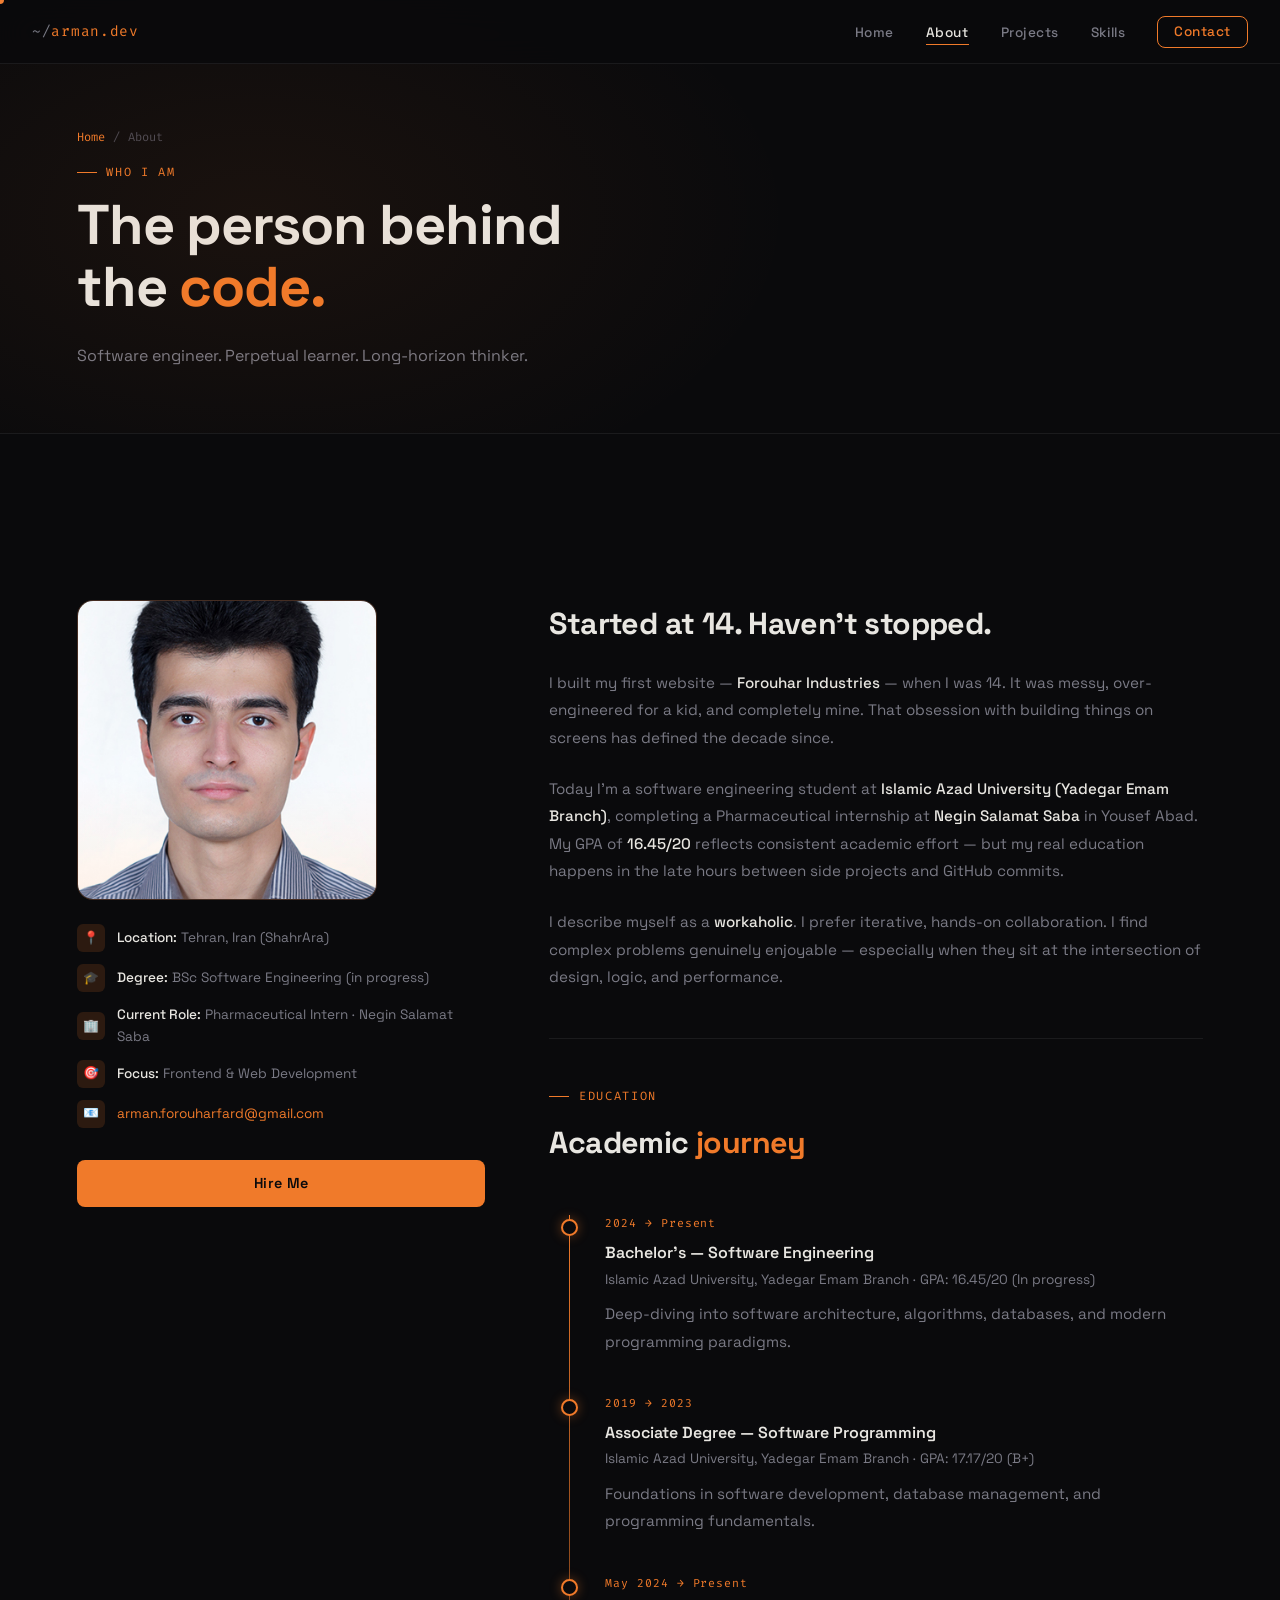
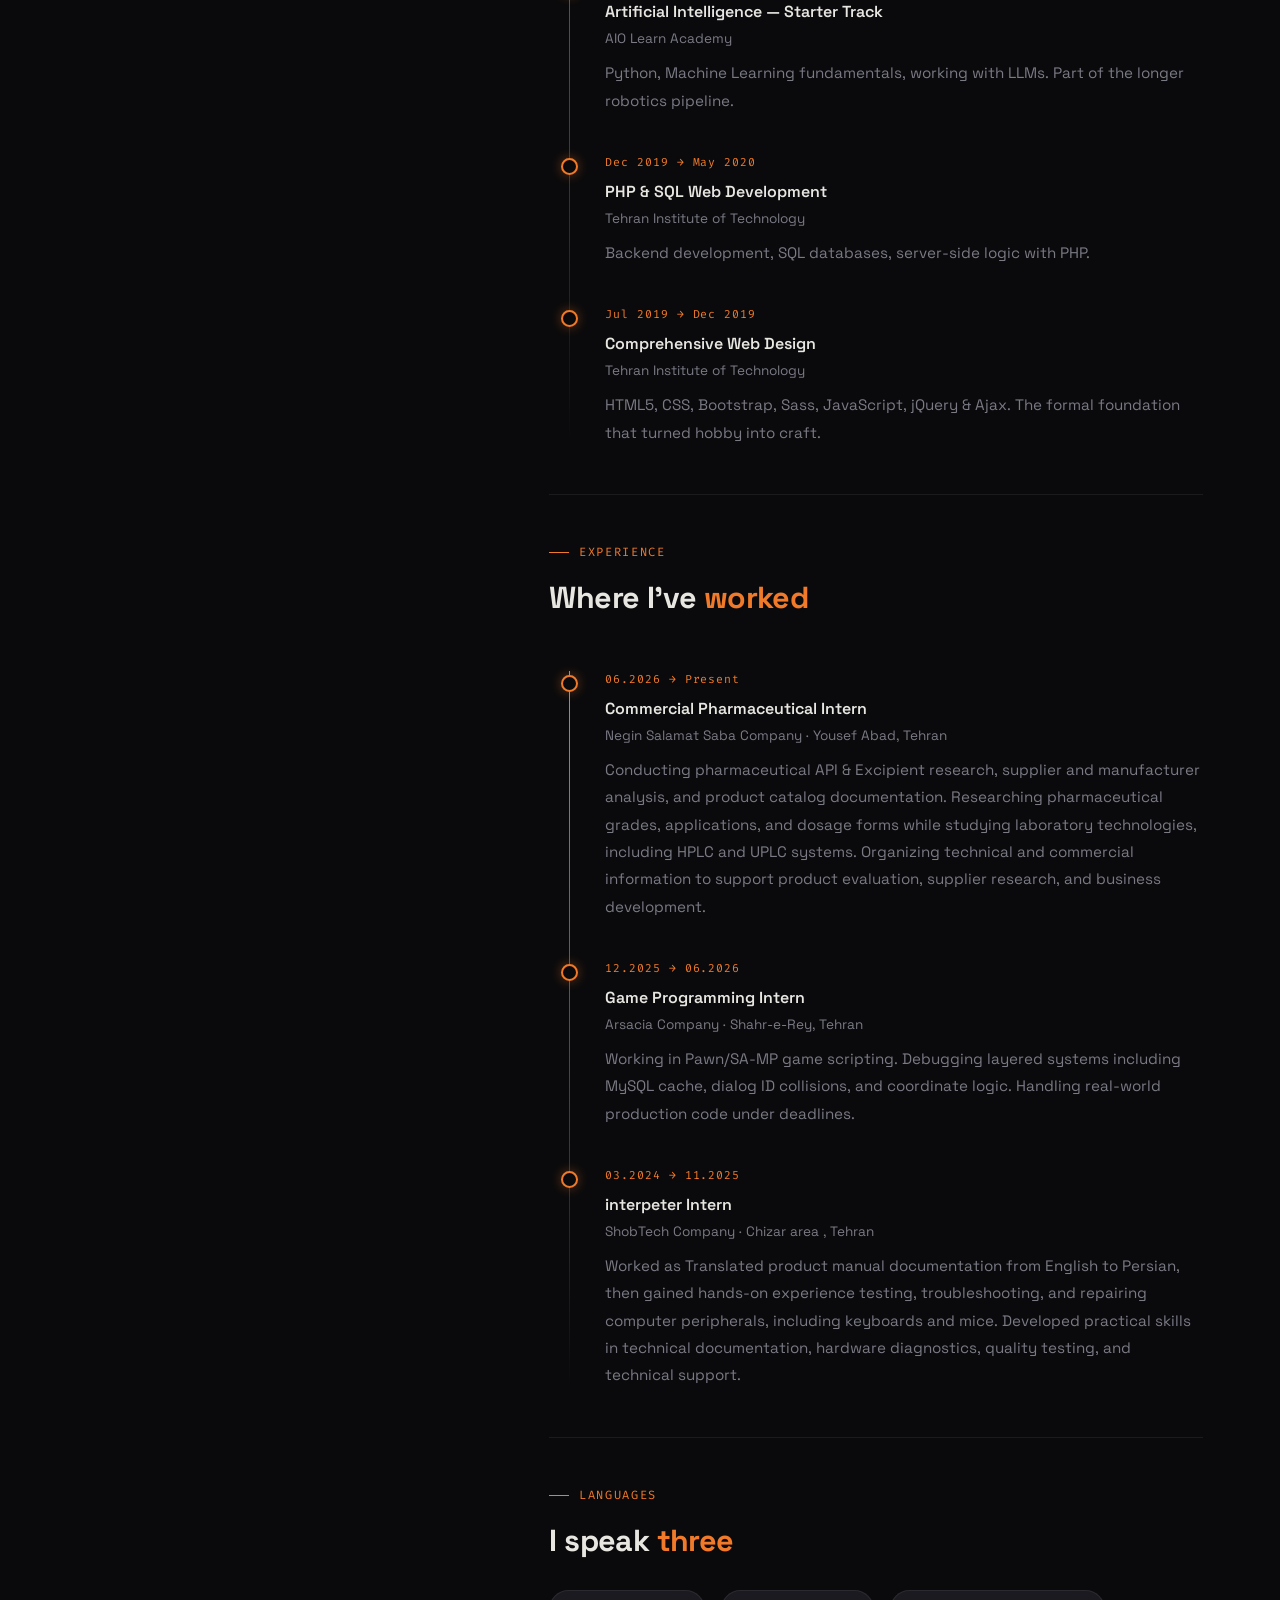
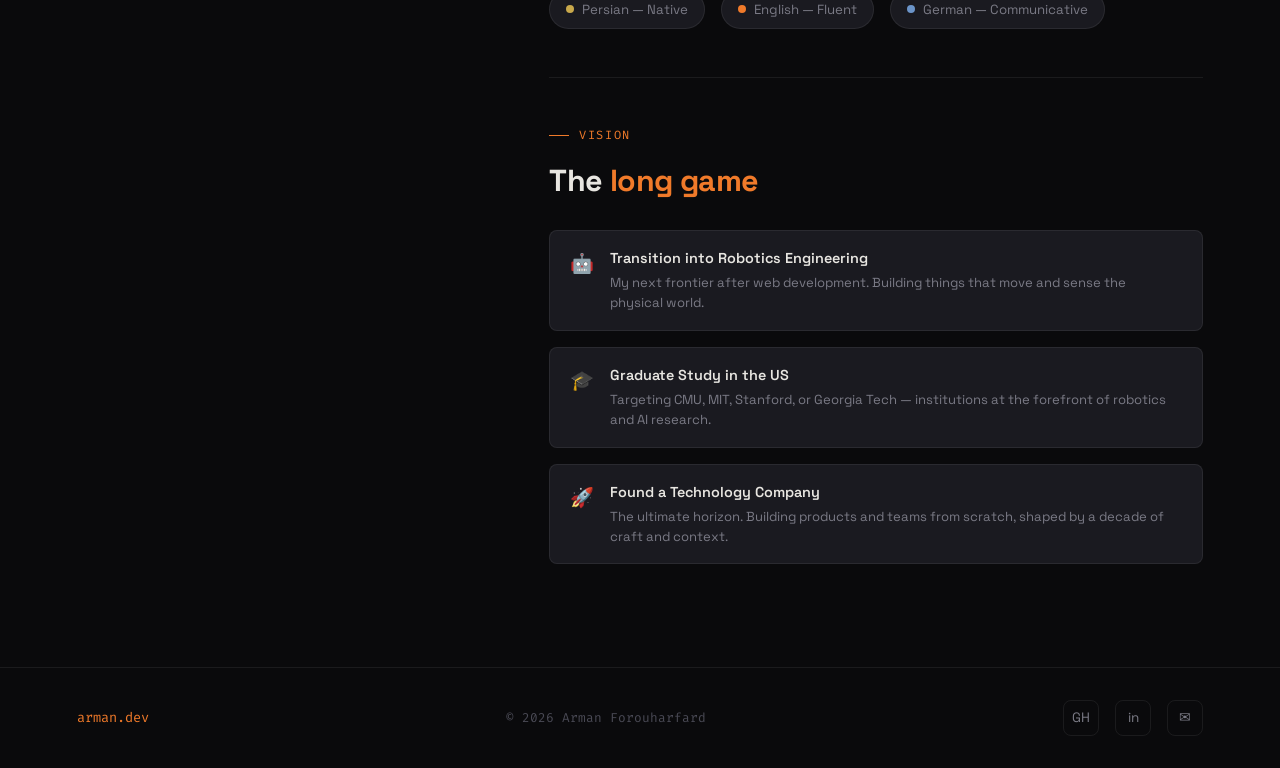
==== commit f57f0600: "Update about.html about page intel updated (Negin Salamat Saba internship information has been added" ====
--- a/pages/about.html
+++ b/pages/about.html
@@ -152,7 +152,7 @@
       <div class="about-quick-info">
         <div class="about-info-row">
           <div class="about-info-icon">📍</div>
-          <div><strong>Location:</strong> Tehran, Iran (Shahrara)</div>
+          <div><strong>Location:</strong> Tehran, Iran (ShahrAra)</div>
         </div>
         <div class="about-info-row">
           <div class="about-info-icon">🎓</div>
@@ -160,7 +160,7 @@
         </div>
         <div class="about-info-row">
           <div class="about-info-icon">🏢</div>
-          <div><strong>Current Role:</strong> Game Programming Intern · Arsacia</div>
+          <div><strong>Current Role:</strong> Pharmaceutical Intern · Negin Salamat Saba</div>
         </div>
         <div class="about-info-row">
           <div class="about-info-icon">🎯</div>
@@ -185,7 +185,7 @@
           I built my first website — <strong>Forouhar Industries</strong> — when I was 14. It was messy, over-engineered for a kid, and completely mine. That obsession with building things on screens has defined the decade since.
         </p>
         <p>
-          Today I'm a software engineering student at <strong>Islamic Azad University (Yadegar Emam Branch)</strong>, completing a game programming internship at <strong>Arsacia Company</strong> in Shahr-e-Rey. My GPA of <strong>16.45/20</strong> reflects consistent academic effort — but my real education happens in the late hours between side projects and GitHub commits.
+          Today I'm a software engineering student at <strong>Islamic Azad University (Yadegar Emam Branch)</strong>, completing a Pharmaceutical internship at <strong>Negin Salamat Saba</strong> in Yousef Abad. My GPA of <strong>16.45/20</strong> reflects consistent academic effort — but my real education happens in the late hours between side projects and GitHub commits.
         </p>
         <p>
           I describe myself as a <strong>workaholic</strong>. I prefer iterative, hands-on collaboration. I find complex problems genuinely enjoyable — especially when they sit at the intersection of design, logic, and performance.
@@ -201,7 +201,7 @@
             <div class="timeline-dot"></div>
             <div class="timeline-date">2024 → Present</div>
             <h3>Bachelor's — Software Engineering</h3>
-            <h4>Islamic Azad University, Yadegar Emam Branch · GPA: In progress</h4>
+            <h4>Islamic Azad University, Yadegar Emam Branch · GPA: 16.45/20 (In progress)</h4>
             <p>Deep-diving into software architecture, algorithms, databases, and modern programming paradigms.</p>
           </div>
           <div class="timeline-item">
@@ -213,24 +213,24 @@
           </div>
           <div class="timeline-item">
             <div class="timeline-dot"></div>
+            <div class="timeline-date">May 2024 → Present</div>
+            <h3>Artificial Intelligence — Starter Track</h3>
+            <h4>AIO Learn Academy</h4>
+            <p>Python, Machine Learning fundamentals, working with LLMs. Part of the longer robotics pipeline.</p>
+          </div>
+          <div class="timeline-item">
+            <div class="timeline-dot"></div>
+            <div class="timeline-date">Dec 2019 → May 2020</div>
+            <h3>PHP & SQL Web Development</h3>
+            <h4>Tehran Institute of Technology</h4>
+            <p>Backend development, SQL databases, server-side logic with PHP.</p>
+          </div>
+          <div class="timeline-item">
+            <div class="timeline-dot"></div>
             <div class="timeline-date">Jul 2019 → Dec 2019</div>
             <h3>Comprehensive Web Design</h3>
             <h4>Tehran Institute of Technology</h4>
             <p>HTML5, CSS, Bootstrap, Sass, JavaScript, jQuery & Ajax. The formal foundation that turned hobby into craft.</p>
-          </div>
-          <div class="timeline-item">
-            <div class="timeline-dot"></div>
-            <div class="timeline-date">Dec 2019 → May 2020</div>
-            <h3>PHP & SQL Web Development</h3>
-            <h4>Tehran Institute of Technology</h4>
-            <p>Backend development, SQL databases, server-side logic with PHP.</p>
-          </div>
-          <div class="timeline-item">
-            <div class="timeline-dot"></div>
-            <div class="timeline-date">May 2024 → Present</div>
-            <h3>Artificial Intelligence — Starter Track</h3>
-            <h4>AIO Learn Academy</h4>
-            <p>Python, Machine Learning fundamentals, working with LLMs. Part of the longer robotics pipeline.</p>
           </div>
         </div>
       </div>
@@ -242,10 +242,28 @@
         <div class="timeline">
           <div class="timeline-item">
             <div class="timeline-dot"></div>
-            <div class="timeline-date">2025 → Present</div>
+            <div class="timeline-date">06.2026 → Present</div>
+            <h3>Commercial Pharmaceutical Intern</h3>
+            <h4>Negin Salamat Saba Company · Yousef Abad, Tehran</h4>
+            <p>Conducting pharmaceutical API & Excipient research, supplier and manufacturer analysis, and product catalog documentation. 
+              Researching pharmaceutical grades, applications, and dosage forms while studying laboratory technologies, 
+              including HPLC and UPLC systems. Organizing technical and commercial information to support product evaluation, supplier research,
+               and business development.</p>          </div>
+          <div class="timeline-item">
+            <div class="timeline-dot"></div>
+            <div class="timeline-date">12.2025 → 06.2026</div>
             <h3>Game Programming Intern</h3>
             <h4>Arsacia Company · Shahr-e-Rey, Tehran</h4>
             <p>Working in Pawn/SA-MP game scripting. Debugging layered systems including MySQL cache, dialog ID collisions, and coordinate logic. Handling real-world production code under deadlines.</p>
+          </div>
+          <div class="timeline-item">
+            <div class="timeline-dot"></div>
+            <div class="timeline-date">03.2024 → 11.2025</div>
+            <h3>interpeter Intern</h3>
+            <h4>ShobTech Company · Chizar area , Tehran</h4>
+            <p>Worked as Translated product manual documentation from English to Persian, then gained hands-on experience testing, 
+              troubleshooting, and repairing computer peripherals, including keyboards and mice. 
+              Developed practical skills in technical documentation, hardware diagnostics, quality testing, and technical support.</p>
           </div>
         </div>
       </div>
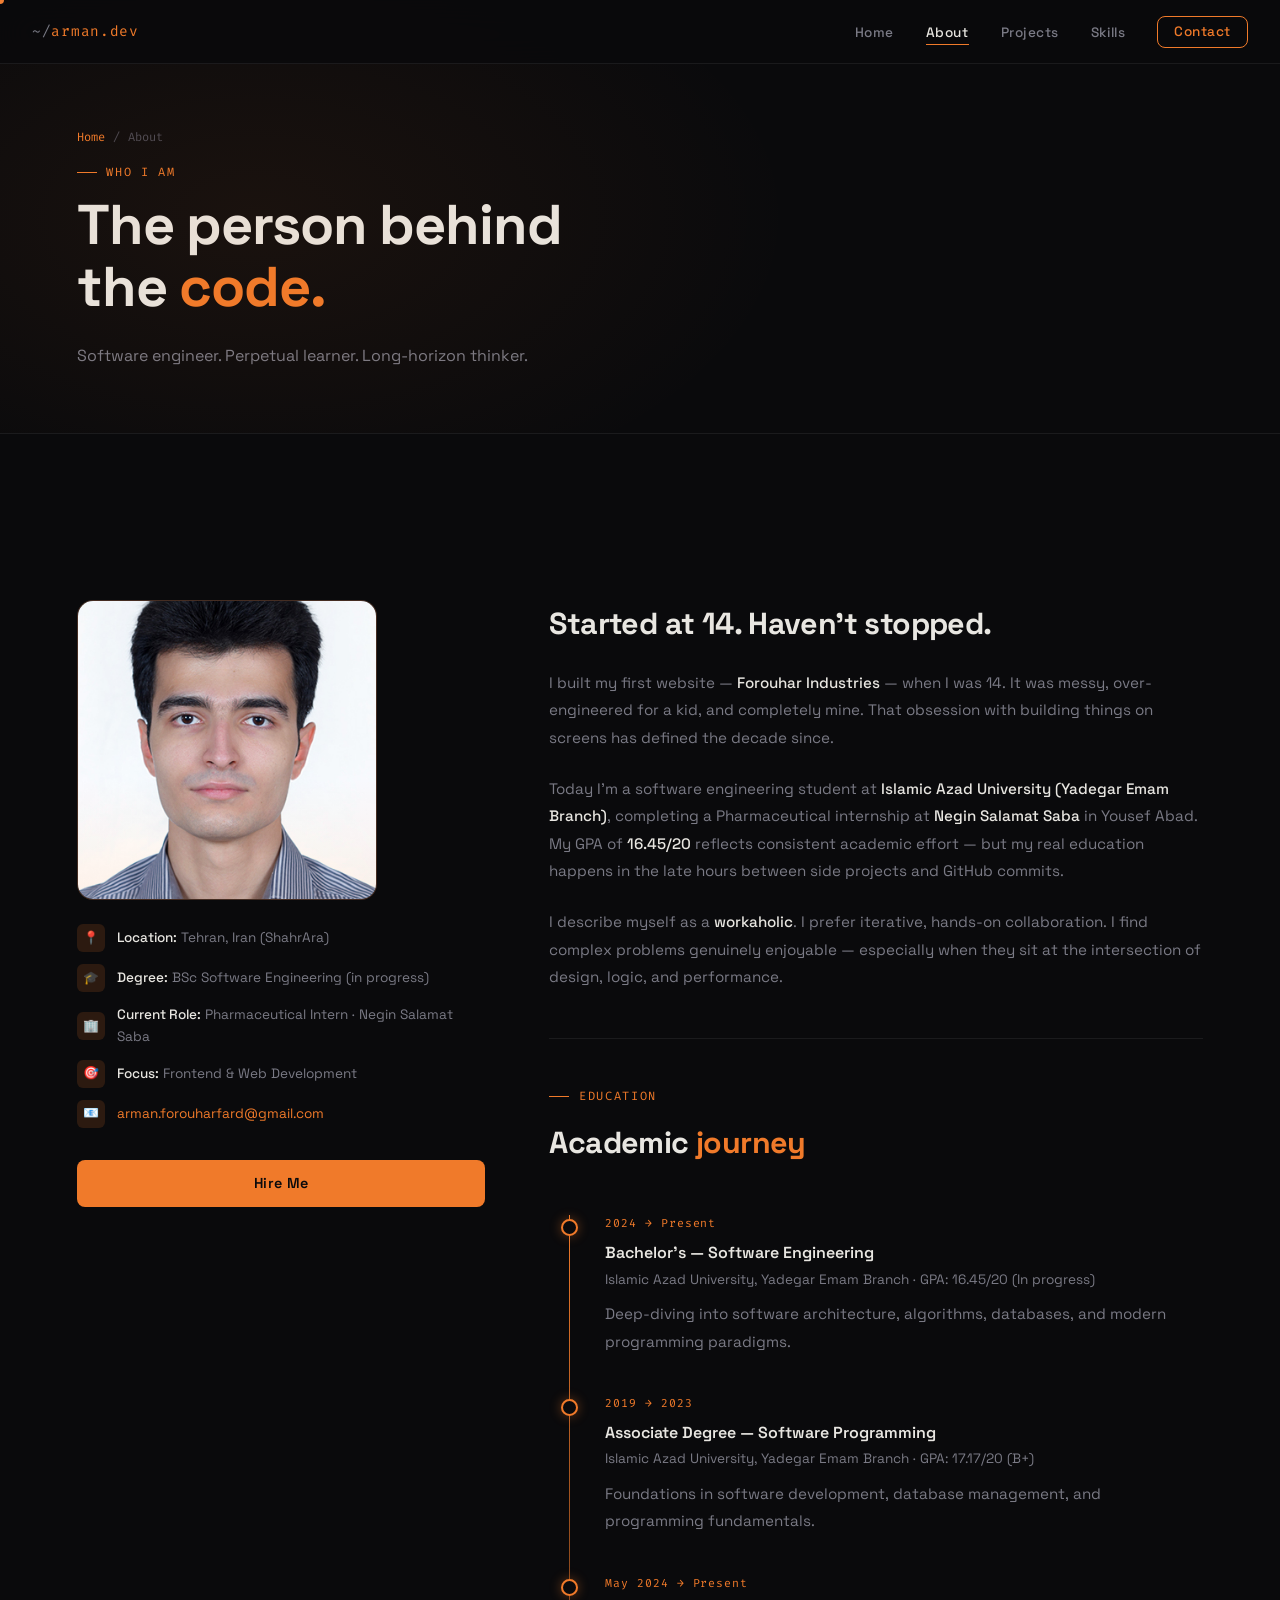
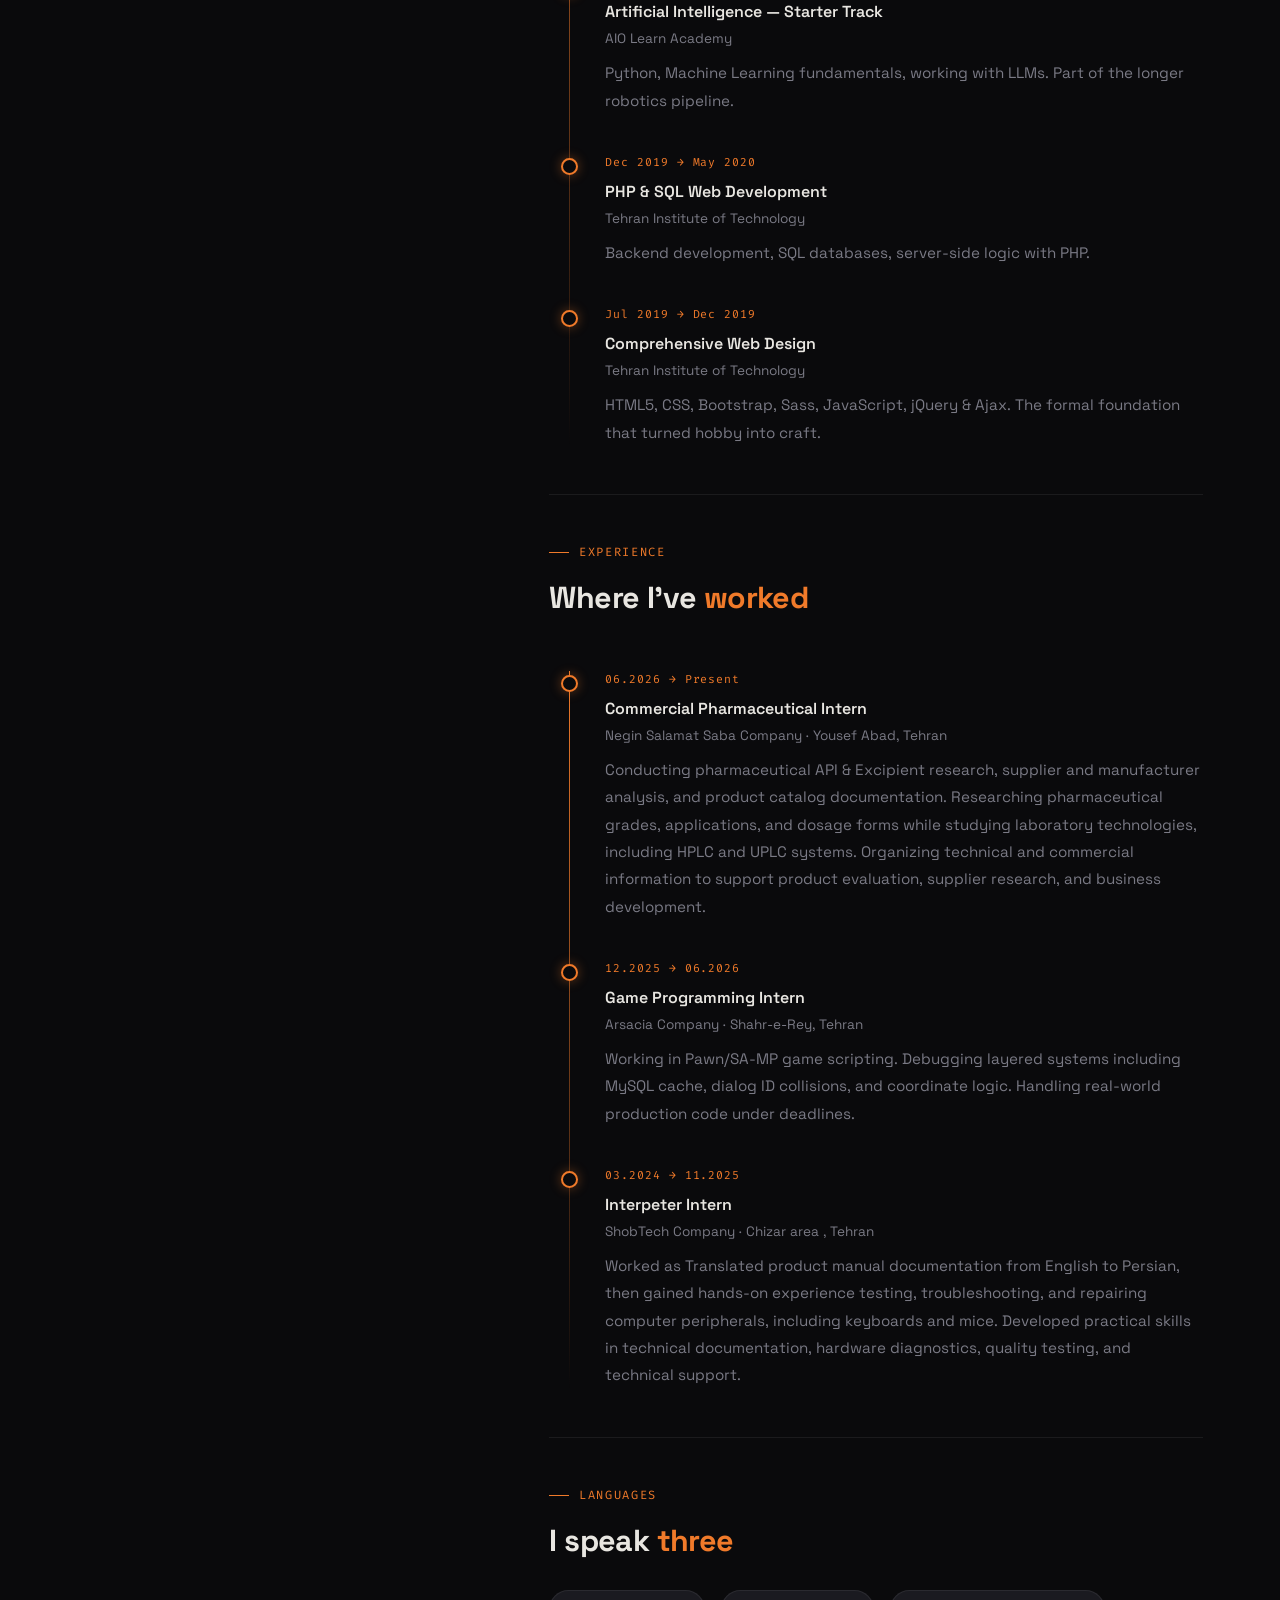
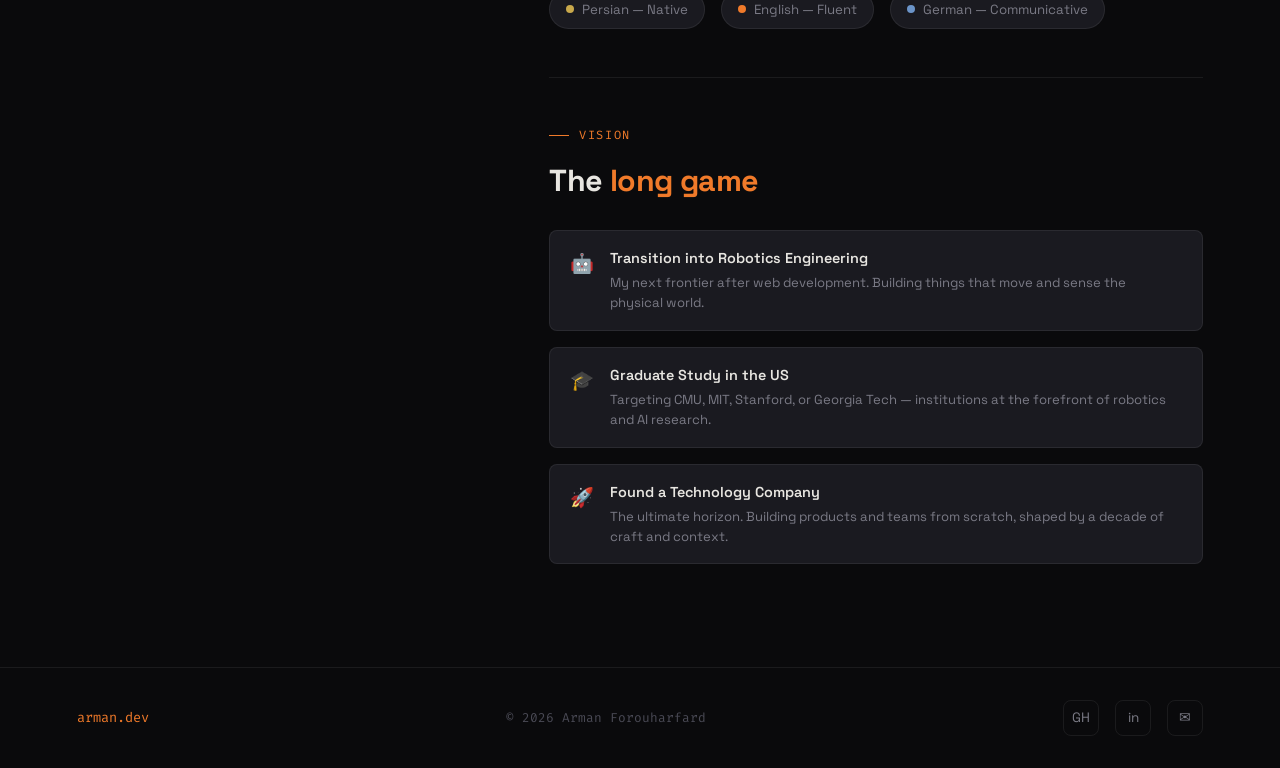
==== commit 088a0309: "Update about.html" ====
--- a/pages/about.html
+++ b/pages/about.html
@@ -259,7 +259,7 @@
           <div class="timeline-item">
             <div class="timeline-dot"></div>
             <div class="timeline-date">03.2024 → 11.2025</div>
-            <h3>interpeter Intern</h3>
+            <h3>Interpeter Intern</h3>
             <h4>ShobTech Company · Chizar area , Tehran</h4>
             <p>Worked as Translated product manual documentation from English to Persian, then gained hands-on experience testing, 
               troubleshooting, and repairing computer peripherals, including keyboards and mice. 
